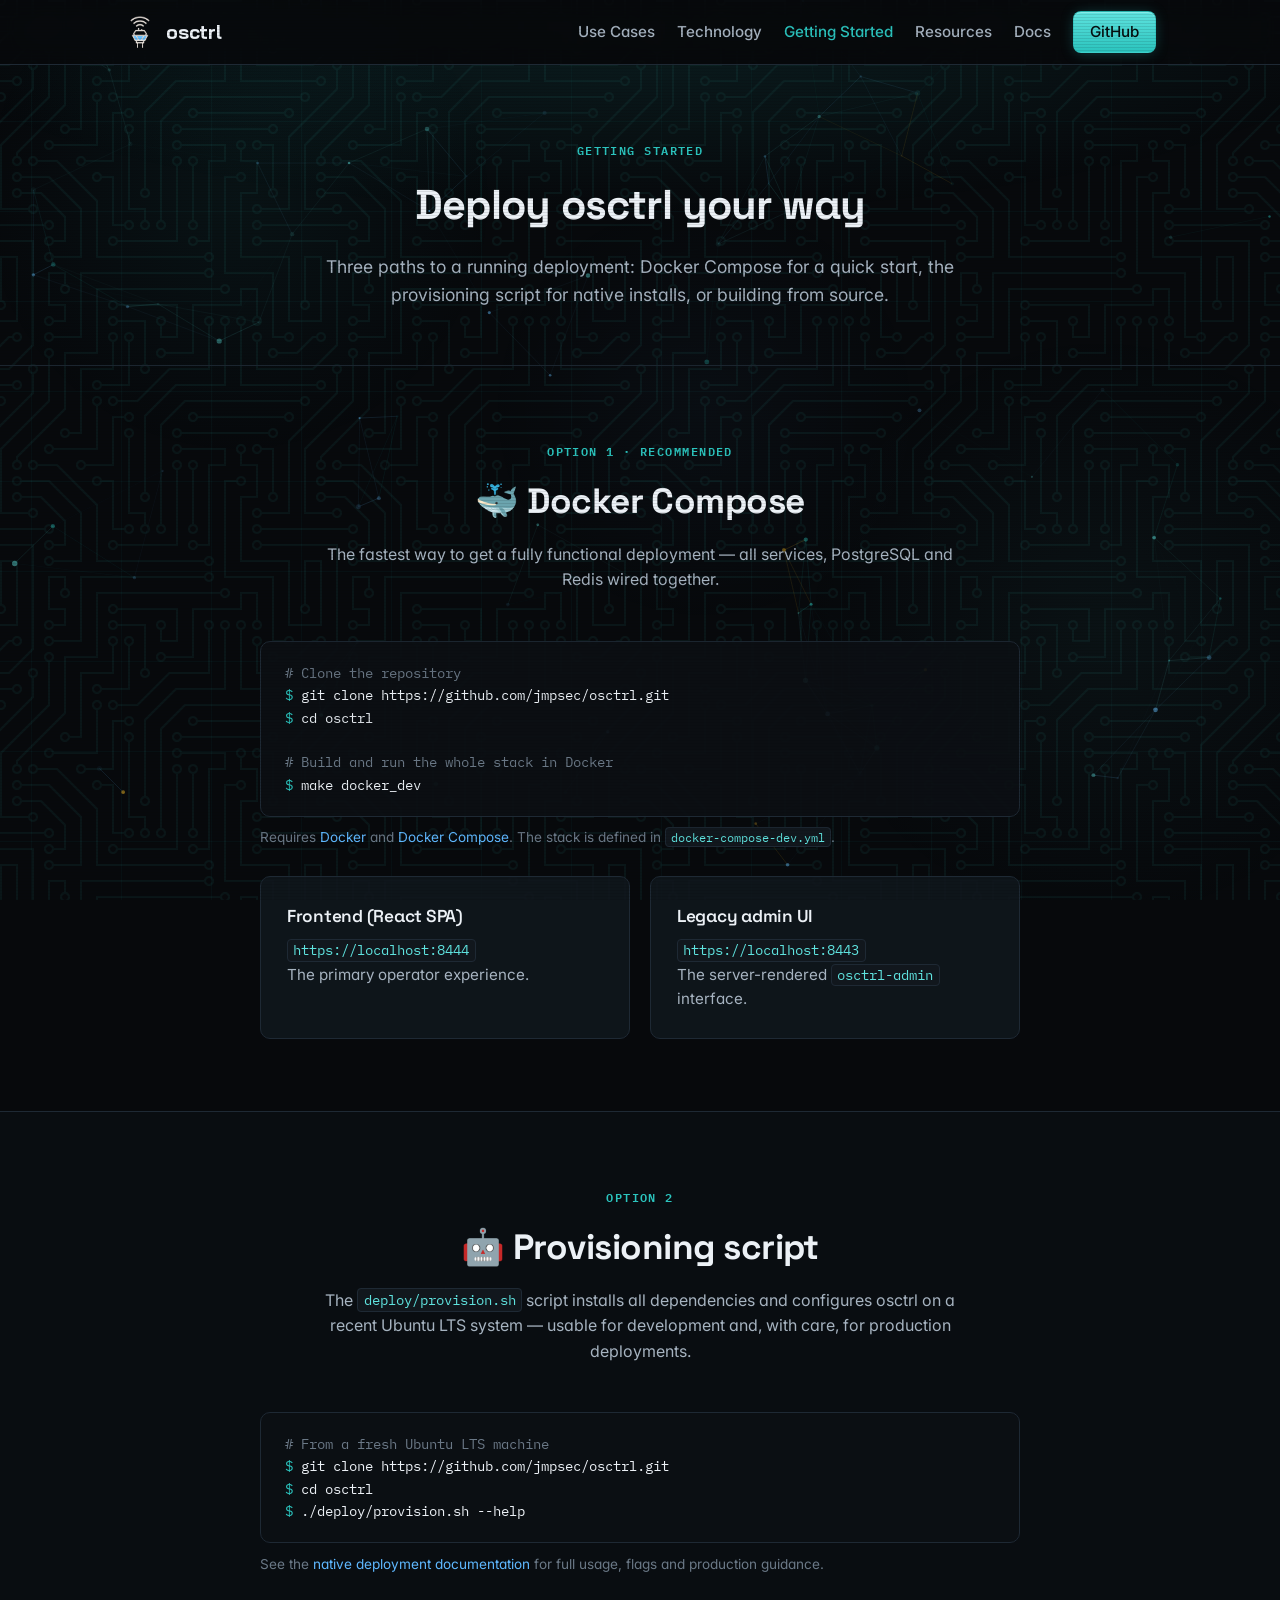
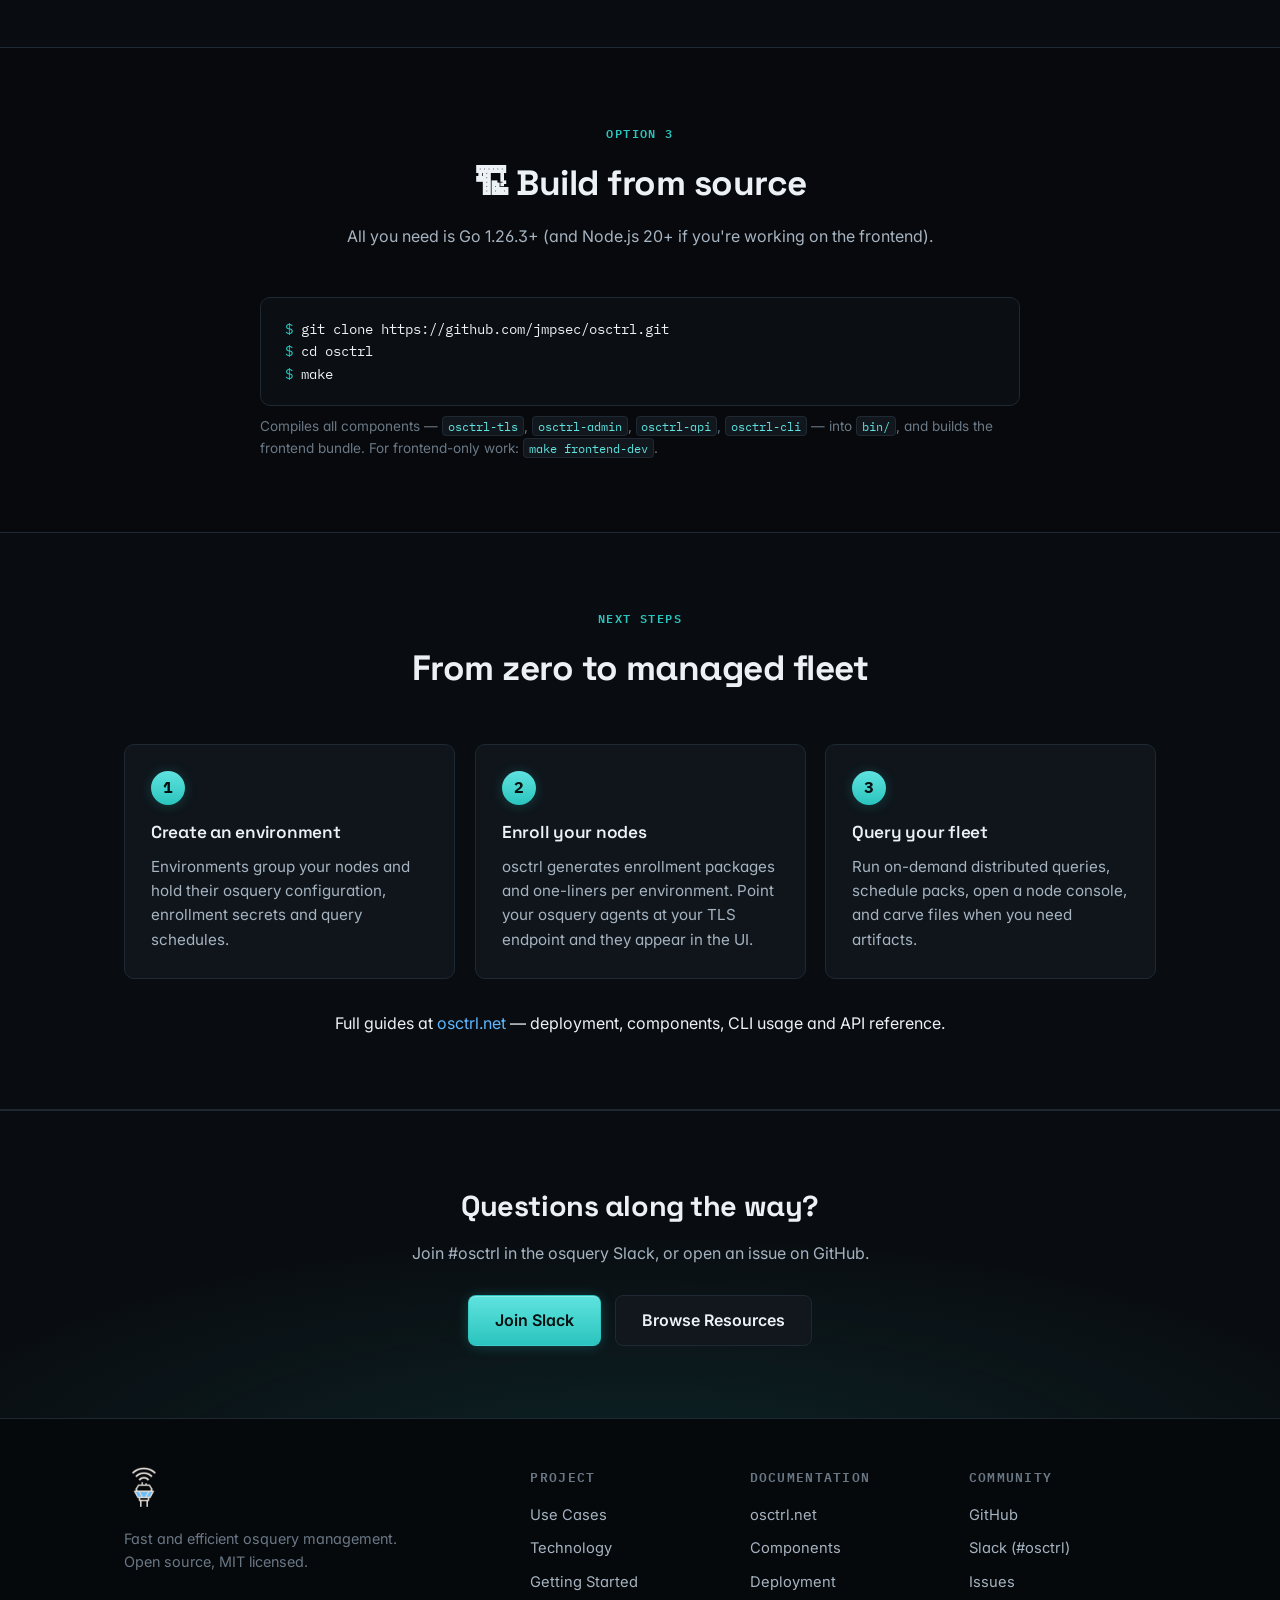
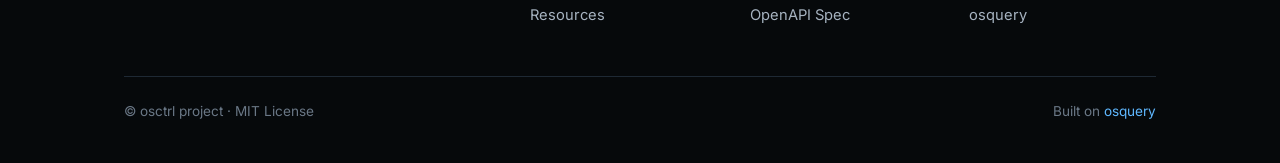
==== web/getting-started.html @ 88d4077c "New static website for osctrl.net" ====
<!DOCTYPE html>
<html lang="en">
<head>
  <meta charset="UTF-8">
  <meta name="viewport" content="width=device-width, initial-scale=1.0">
  <title>Getting Started — osctrl</title>
  <meta name="description" content="Deploy osctrl in minutes: Docker Compose development stack, the provisioning script for Ubuntu, or building all components from source with Go.">
  <link rel="icon" type="image/svg+xml" href="assets/favicon.svg">
  <link rel="icon" type="image/png" href="assets/favicon.png">
  <link rel="preconnect" href="https://fonts.googleapis.com">
  <link rel="preconnect" href="https://fonts.gstatic.com" crossorigin>
  <link href="https://fonts.googleapis.com/css2?family=Inter:wght@400;500;600;700&family=Space+Grotesk:wght@500;600;700&family=IBM+Plex+Mono:wght@400;600&display=swap" rel="stylesheet">
  <link rel="stylesheet" href="assets/style.css?v=2">
</head>
<body>

<nav class="nav">
  <div class="wrap nav-inner">
    <a class="nav-logo" href="index.html"><img src="assets/osctrl-logo-dark.png" alt="osctrl logo">osctrl</a>
    <div class="nav-links">
      <a href="use-cases.html">Use Cases</a>
      <a href="technology.html">Technology</a>
      <a href="getting-started.html" class="active">Getting Started</a>
      <a href="resources.html">Resources</a>
      <a href="https://docs.osctrl.net" target="_blank" rel="noopener">Docs</a>
      <a class="nav-cta" href="https://github.com/jmpsec/osctrl" target="_blank" rel="noopener">GitHub</a>
    </div>
  </div>
</nav>

<header class="page-head">
  <div class="wrap">
    <span class="eyebrow">Getting Started</span>
    <h1>Deploy osctrl your way</h1>
    <p>
      Three paths to a running deployment: Docker Compose for a quick start,
      the provisioning script for native installs, or building from source.
    </p>
  </div>
</header>

<section>
  <div class="wrap">
    <div class="section-head">
      <span class="eyebrow">Option 1 · Recommended</span>
      <h2>🐳 Docker Compose</h2>
      <p>The fastest way to get a fully functional deployment — all services, PostgreSQL and Redis wired together.</p>
    </div>
    <div style="max-width: 760px; margin: 0 auto;">
<pre class="code"><span class="c"># Clone the repository</span>
<span class="p">$</span> git clone https://github.com/jmpsec/osctrl.git
<span class="p">$</span> cd osctrl

<span class="c"># Build and run the whole stack in Docker</span>
<span class="p">$</span> make docker_dev</pre>
      <p class="code-caption">
        Requires <a href="https://www.docker.com/" target="_blank" rel="noopener">Docker</a> and
        <a href="https://docs.docker.com/compose/" target="_blank" rel="noopener">Docker Compose</a>.
        The stack is defined in <code class="inline">docker-compose-dev.yml</code>.
      </p>
      <div class="grid grid-2" style="margin-top: 28px;">
        <div class="card">
          <h3>Frontend (React SPA)</h3>
          <p><code class="inline">https://localhost:8444</code><br>The primary operator experience.</p>
        </div>
        <div class="card">
          <h3>Legacy admin UI</h3>
          <p><code class="inline">https://localhost:8443</code><br>The server-rendered <code class="inline">osctrl-admin</code> interface.</p>
        </div>
      </div>
    </div>
  </div>
</section>

<section class="alt">
  <div class="wrap">
    <div class="section-head">
      <span class="eyebrow">Option 2</span>
      <h2>🤖 Provisioning script</h2>
      <p>
        The <code class="inline">deploy/provision.sh</code> script installs all dependencies and configures
        osctrl on a recent Ubuntu LTS system — usable for development and, with care, for production deployments.
      </p>
    </div>
    <div style="max-width: 760px; margin: 0 auto;">
<pre class="code"><span class="c"># From a fresh Ubuntu LTS machine</span>
<span class="p">$</span> git clone https://github.com/jmpsec/osctrl.git
<span class="p">$</span> cd osctrl
<span class="p">$</span> ./deploy/provision.sh --help</pre>
      <p class="code-caption">
        See the <a href="https://osctrl.net/deployment/natively/" target="_blank" rel="noopener">native deployment documentation</a>
        for full usage, flags and production guidance.
      </p>
    </div>
  </div>
</section>

<section>
  <div class="wrap">
    <div class="section-head">
      <span class="eyebrow">Option 3</span>
      <h2>🏗 Build from source</h2>
      <p>All you need is Go 1.26.3+ (and Node.js 20+ if you're working on the frontend).</p>
    </div>
    <div style="max-width: 760px; margin: 0 auto;">
<pre class="code"><span class="p">$</span> git clone https://github.com/jmpsec/osctrl.git
<span class="p">$</span> cd osctrl
<span class="p">$</span> make</pre>
      <p class="code-caption">
        Compiles all components — <code class="inline">osctrl-tls</code>, <code class="inline">osctrl-admin</code>,
        <code class="inline">osctrl-api</code>, <code class="inline">osctrl-cli</code> — into <code class="inline">bin/</code>,
        and builds the frontend bundle. For frontend-only work: <code class="inline">make frontend-dev</code>.
      </p>
    </div>
  </div>
</section>

<section class="alt">
  <div class="wrap">
    <div class="section-head">
      <span class="eyebrow">Next steps</span>
      <h2>From zero to managed fleet</h2>
    </div>
    <div class="steps">
      <div class="card step">
        <span class="num">1</span>
        <h3>Create an environment</h3>
        <p>Environments group your nodes and hold their osquery configuration, enrollment secrets and query schedules.</p>
      </div>
      <div class="card step">
        <span class="num">2</span>
        <h3>Enroll your nodes</h3>
        <p>osctrl generates enrollment packages and one-liners per environment. Point your osquery agents at your TLS endpoint and they appear in the UI.</p>
      </div>
      <div class="card step">
        <span class="num">3</span>
        <h3>Query your fleet</h3>
        <p>Run on-demand distributed queries, schedule packs, open a node console, and carve files when you need artifacts.</p>
      </div>
    </div>
    <p style="text-align:center; margin-top: 32px;">
      Full guides at <a href="https://osctrl.net" target="_blank" rel="noopener">osctrl.net</a> — deployment, components, CLI usage and API reference.
    </p>
  </div>
</section>

<div class="cta-band">
  <div class="wrap">
    <h2>Questions along the way?</h2>
    <p>Join #osctrl in the osquery Slack, or open an issue on GitHub.</p>
    <div class="hero-actions" style="margin-top: 0;">
      <a class="btn btn-primary" href="https://join.slack.com/t/osquery/shared_invite/zt-1wipcuc04-DBXmo51zYJKBu3_EP3xZPA" target="_blank" rel="noopener">Join Slack</a>
      <a class="btn btn-ghost" href="resources.html">Browse Resources</a>
    </div>
  </div>
</div>

<footer>
  <div class="wrap">
    <div class="footer-inner">
      <div class="footer-brand">
        <img src="assets/osctrl-logo-dark.png" alt="osctrl">
        <p>Fast and efficient osquery management. Open source, MIT licensed.</p>
      </div>
      <div>
        <h4>Project</h4>
        <ul>
          <li><a href="use-cases.html">Use Cases</a></li>
          <li><a href="technology.html">Technology</a></li>
          <li><a href="getting-started.html">Getting Started</a></li>
          <li><a href="resources.html">Resources</a></li>
        </ul>
      </div>
      <div>
        <h4>Documentation</h4>
        <ul>
          <li><a href="https://osctrl.net" target="_blank" rel="noopener">osctrl.net</a></li>
          <li><a href="https://osctrl.net/components/" target="_blank" rel="noopener">Components</a></li>
          <li><a href="https://osctrl.net/deployment/" target="_blank" rel="noopener">Deployment</a></li>
          <li><a href="https://github.com/jmpsec/osctrl/blob/main/osctrl-api.yaml" target="_blank" rel="noopener">OpenAPI Spec</a></li>
        </ul>
      </div>
      <div>
        <h4>Community</h4>
        <ul>
          <li><a href="https://github.com/jmpsec/osctrl" target="_blank" rel="noopener">GitHub</a></li>
          <li><a href="https://join.slack.com/t/osquery/shared_invite/zt-1wipcuc04-DBXmo51zYJKBu3_EP3xZPA" target="_blank" rel="noopener">Slack (#osctrl)</a></li>
          <li><a href="https://github.com/jmpsec/osctrl/issues" target="_blank" rel="noopener">Issues</a></li>
          <li><a href="https://osquery.io" target="_blank" rel="noopener">osquery</a></li>
        </ul>
      </div>
    </div>
    <div class="footer-bottom">
      <span>© osctrl project · MIT License</span>
      <span>Built on <a href="https://osquery.io" target="_blank" rel="noopener">osquery</a></span>
    </div>
  </div>
</footer>

<script src="assets/site.js?v=3" defer></script>
</body>
</html>
---- web/assets/style.css ----
/* osctrl.io — site styles
 * Design tokens mirror the osctrl frontend (frontend/src/styles/tokens.css):
 * dark "signal" teal brand on near-black surfaces.
 * Fonts match the frontend: Inter (body), Space Grotesk (display),
 * Bai Jamjuree (wordmark), IBM Plex Mono (code).
 */

/* Bai Jamjuree — wordmark font, self-hosted like the frontend does. */
@font-face {
  font-family: 'Bai Jamjuree';
  font-style: normal;
  font-weight: 500;
  font-display: swap;
  src: url('fonts/bai-jamjuree-500.woff2') format('woff2');
}
@font-face {
  font-family: 'Bai Jamjuree';
  font-style: normal;
  font-weight: 600;
  font-display: swap;
  src: url('fonts/bai-jamjuree-600.woff2') format('woff2');
}
@font-face {
  font-family: 'Bai Jamjuree';
  font-style: normal;
  font-weight: 700;
  font-display: swap;
  src: url('fonts/bai-jamjuree-700.woff2') format('woff2');
}

:root {
  color-scheme: dark;

  /* surfaces */
  --bg-0: #07090c;
  --bg-1: #0c1014;
  --bg-2: #11171d;
  --bg-3: #18202a;
  --border: #1e2934;
  --border-strong: #2a3845;

  /* text */
  --text-1: #ecf1f6;
  --text-2: #a6b3c0;
  --text-3: #6a7886;
  --text-link: #5fb8ff;

  /* brand */
  --signal: #2bc4be;
  --signal-bright: #5fe3df;
  --signal-deep: #0a6b66;
  --signal-glow: rgba(43, 196, 190, 0.35);

  /* semantic */
  --success: #4ade80;
  --warning: #fbbf24;
  --danger: #f87171;
  --info: #67c0ff;

  --font-body: 'Inter', system-ui, -apple-system, 'Segoe UI', Roboto, sans-serif;
  --font-display: 'Space Grotesk', 'Inter', system-ui, sans-serif;
  --font-wordmark: 'Bai Jamjuree', 'Space Grotesk', sans-serif;
  --font-mono: 'IBM Plex Mono', ui-monospace, SFMono-Regular, Menlo, Monaco, Consolas, monospace;

  --radius: 10px;
  --maxw: 1080px;
}

* { margin: 0; padding: 0; box-sizing: border-box; }

html { scroll-behavior: smooth; }

body {
  font-family: var(--font-body);
  font-feature-settings: "cv11", "ss01";
  background: var(--bg-0);
  color: var(--text-1);
  line-height: 1.6;
  -webkit-font-smoothing: antialiased;
}

h1, h2, h3, h4 {
  font-family: var(--font-display);
  letter-spacing: -0.015em;
}

a { color: var(--text-link); text-decoration: none; }
a:hover { color: var(--signal-bright); }

code, pre {
  font-family: var(--font-mono);
  font-size: 0.9em;
  font-variant-numeric: tabular-nums;
}

code.inline {
  background: var(--bg-2);
  border: 1px solid var(--border);
  border-radius: 4px;
  padding: 0.1em 0.4em;
  color: var(--signal-bright);
}

.wrap {
  max-width: var(--maxw);
  margin: 0 auto;
  padding: 0 24px;
}

/* ---------- Nav ---------- */
.nav {
  position: sticky;
  top: 0;
  z-index: 50;
  background: color-mix(in srgb, var(--bg-0) 72%, transparent);
  -webkit-backdrop-filter: blur(10px);
  backdrop-filter: blur(10px);
  border-bottom: 1px solid var(--border);
}

.nav-inner {
  display: flex;
  align-items: center;
  gap: 28px;
  height: 64px;
}

.nav-logo {
  display: flex;
  align-items: center;
  gap: 10px;
  font-family: var(--font-wordmark);
  font-weight: 700;
  letter-spacing: -0.01em;
  font-size: 1.2rem;
  color: var(--text-1);
}
.nav-logo img { height: 32px; width: auto; }
.nav-logo:hover { color: var(--signal-bright); }

.nav-links {
  display: flex;
  gap: 22px;
  margin-left: auto;
  align-items: center;
}
.nav-links a {
  color: var(--text-2);
  font-size: 0.95rem;
  font-weight: 500;
}
.nav-links a:hover, .nav-links a.active { color: var(--text-1); }
.nav-links a.active { color: var(--signal); }

.nav-cta {
  background: linear-gradient(to bottom, var(--signal-bright), var(--signal));
  color: #051010 !important;
  padding: 8px 16px;
  border-radius: 8px;
  font-weight: 600;
  border: 1px solid rgba(43, 196, 190, 0.6);
  box-shadow: inset 0 1px 0 rgba(255, 255, 255, 0.25), 0 1px 14px -2px var(--signal-glow);
}
.nav-cta:hover { filter: brightness(1.1); }

/* ---------- Hero ---------- */
.hero {
  padding: 96px 0 80px;
  text-align: center;
  background: radial-gradient(ellipse 70% 50% at 50% -10%, rgba(43, 196, 190, 0.14), transparent);
  border-bottom: 1px solid var(--border);
}

.hero img.hero-logo { height: 110px; margin-bottom: 28px; }

.hero h1 {
  font-size: clamp(2.2rem, 5vw, 3.4rem);
  font-weight: 700;
  letter-spacing: -0.02em;
  line-height: 1.15;
}
.hero h1 .accent { color: var(--signal); }

.hero p.tagline {
  margin: 20px auto 0;
  max-width: 640px;
  font-size: 1.2rem;
  color: var(--text-2);
}

.hero-actions {
  margin-top: 36px;
  display: flex;
  gap: 14px;
  justify-content: center;
  flex-wrap: wrap;
}

.btn {
  display: inline-flex;
  align-items: center;
  justify-content: center;
  padding: 12px 26px;
  border-radius: 8px;
  font-weight: 600;
  font-size: 1rem;
  transition: all 120ms ease-out;
}
.btn-primary {
  background: linear-gradient(to bottom, var(--signal-bright), var(--signal));
  color: #051010;
  border: 1px solid rgba(43, 196, 190, 0.6);
  box-shadow: inset 0 1px 0 rgba(255, 255, 255, 0.25), 0 1px 14px -2px var(--signal-glow);
}
.btn-primary:hover { filter: brightness(1.1); color: #051010; transform: translateY(-1px); }
.btn-ghost {
  border: 1px solid var(--border);
  color: var(--text-1);
  background: var(--bg-2);
}
.btn-ghost:hover { background: var(--bg-3); border-color: var(--border-strong); color: var(--text-1); }

.hero-badges {
  margin-top: 32px;
  display: flex;
  gap: 10px;
  justify-content: center;
  flex-wrap: wrap;
  font-size: 0.85rem;
  color: var(--text-3);
  font-family: var(--font-mono);
}
.hero-badges span {
  border: 1px solid var(--border);
  border-radius: 999px;
  padding: 4px 14px;
  background: color-mix(in srgb, var(--bg-1) 80%, transparent);
}

/* ---------- Sections ---------- */
section { padding: 72px 0; }
section.alt {
  background: color-mix(in srgb, var(--bg-1) 72%, transparent);
  border-top: 1px solid var(--border);
  border-bottom: 1px solid var(--border);
}

.section-head { text-align: center; margin-bottom: 48px; }
.section-head h2 {
  font-size: clamp(1.6rem, 3vw, 2.2rem);
  font-weight: 700;
}
.section-head p {
  margin-top: 12px;
  color: var(--text-2);
  max-width: 640px;
  margin-left: auto;
  margin-right: auto;
}

.eyebrow {
  display: inline-block;
  text-transform: uppercase;
  letter-spacing: 0.12em;
  font-size: 0.75rem;
  font-weight: 600;
  font-family: var(--font-mono);
  color: var(--signal);
  margin-bottom: 12px;
}

/* ---------- Cards ---------- */
.grid {
  display: grid;
  gap: 20px;
}
.grid-3 { grid-template-columns: repeat(3, 1fr); }
.grid-2 { grid-template-columns: repeat(2, 1fr); }
.grid-4 { grid-template-columns: repeat(4, 1fr); }

.card {
  background: color-mix(in srgb, var(--bg-2) 88%, transparent);
  border: 1px solid var(--border);
  border-radius: var(--radius);
  padding: 26px;
  transition: border-color 120ms ease-out, box-shadow 120ms ease-out;
}
.card:hover {
  border-color: var(--signal);
  box-shadow: 0 0 18px -6px var(--signal-glow);
}

.card .icon { font-size: 1.7rem; margin-bottom: 14px; display: block; }
.card h3 { font-size: 1.08rem; font-weight: 600; margin-bottom: 8px; }
.card p { color: var(--text-2); font-size: 0.95rem; }
.card ul { color: var(--text-2); font-size: 0.95rem; padding-left: 20px; margin-top: 8px; }
.card li { margin-bottom: 6px; }
.card .more { display: inline-block; margin-top: 14px; font-size: 0.9rem; font-weight: 600; }

.card.component h3 code {
  color: var(--signal-bright);
  font-size: 1rem;
}
.card .badge {
  display: inline-block;
  font-size: 0.7rem;
  font-weight: 600;
  font-family: var(--font-mono);
  text-transform: uppercase;
  letter-spacing: 0.06em;
  border-radius: 4px;
  padding: 2px 8px;
  margin-left: 8px;
  vertical-align: middle;
}
.badge.legacy { background: rgba(251, 191, 36, 0.12); color: var(--warning); border: 1px solid rgba(251, 191, 36, 0.3); }
.badge.new { background: rgba(43, 196, 190, 0.1); color: var(--signal-bright); border: 1px solid rgba(43, 196, 190, 0.3); }

/* ---------- Code blocks ---------- */
pre.code {
  background: color-mix(in srgb, var(--bg-1) 92%, transparent);
  border: 1px solid var(--border);
  border-radius: var(--radius);
  padding: 20px 24px;
  overflow-x: auto;
  line-height: 1.55;
  color: var(--text-1);
}
pre.code .c { color: var(--text-3); }        /* comment */
pre.code .p { color: var(--signal); }        /* prompt/keyword */
pre.code .s { color: var(--success); }       /* string */

.code-caption {
  font-size: 0.85rem;
  color: var(--text-3);
  margin-top: 10px;
}

/* ---------- Steps ---------- */
.steps { display: grid; gap: 20px; grid-template-columns: repeat(3, 1fr); }
.step { position: relative; }
.step .num {
  display: inline-flex;
  width: 34px; height: 34px;
  align-items: center;
  justify-content: center;
  background: linear-gradient(to bottom, var(--signal-bright), var(--signal));
  color: #051010;
  font-weight: 700;
  font-family: var(--font-mono);
  border-radius: 999px;
  margin-bottom: 14px;
  box-shadow: 0 1px 14px -2px var(--signal-glow);
}

/* ---------- Feature rows ---------- */
.feature-row {
  display: grid;
  grid-template-columns: 1fr 1fr;
  gap: 48px;
  align-items: center;
  padding: 40px 0;
}
.feature-row + .feature-row { border-top: 1px solid var(--border); }
.feature-row h3 { font-size: 1.35rem; margin-bottom: 12px; }
.feature-row p { color: var(--text-2); }
.feature-row ul { color: var(--text-2); padding-left: 20px; margin-top: 10px; }
.feature-row li { margin-bottom: 6px; }

/* ---------- Tables ---------- */
table.spec {
  width: 100%;
  border-collapse: collapse;
  font-size: 0.95rem;
}
table.spec th, table.spec td {
  text-align: left;
  padding: 12px 16px;
  border-bottom: 1px solid var(--border);
}
table.spec th {
  color: var(--text-3);
  font-weight: 600;
  text-transform: uppercase;
  font-size: 0.75rem;
  letter-spacing: 0.08em;
  font-family: var(--font-mono);
}
table.spec td:first-child { font-weight: 600; white-space: nowrap; }
table.spec td { color: var(--text-2); }
table.spec td strong { color: var(--text-1); }

/* ---------- Architecture diagram ---------- */
.diagram-box {
  background: color-mix(in srgb, var(--bg-2) 88%, transparent);
  border: 1px solid var(--border);
  border-radius: var(--radius);
  padding: 28px;
  overflow-x: auto;
}
.diagram-box svg { display: block; margin: 0 auto; max-width: 100%; height: auto; }

/* ---------- CTA band ---------- */
.cta-band {
  text-align: center;
  padding: 72px 0;
  background:
    radial-gradient(ellipse 60% 80% at 50% 120%, rgba(43, 196, 190, 0.12), transparent),
    color-mix(in srgb, var(--bg-1) 72%, transparent);
  border-top: 1px solid var(--border);
}
.cta-band h2 { font-size: 1.8rem; margin-bottom: 12px; }
.cta-band p { color: var(--text-2); margin-bottom: 28px; }

/* ---------- Footer ---------- */
footer {
  border-top: 1px solid var(--border);
  padding: 48px 0 40px;
  background: color-mix(in srgb, var(--bg-0) 78%, transparent);
}
.footer-inner {
  display: grid;
  grid-template-columns: 2fr 1fr 1fr 1fr;
  gap: 32px;
}
.footer-inner h4 {
  font-size: 0.8rem;
  text-transform: uppercase;
  letter-spacing: 0.1em;
  color: var(--text-3);
  margin-bottom: 14px;
  font-family: var(--font-mono);
  font-weight: 600;
}
.footer-inner ul { list-style: none; }
.footer-inner li { margin-bottom: 8px; }
.footer-inner a { color: var(--text-2); font-size: 0.92rem; }
.footer-inner a:hover { color: var(--signal-bright); }
.footer-brand img { height: 40px; margin-bottom: 12px; }
.footer-brand p { color: var(--text-3); font-size: 0.9rem; max-width: 280px; }
.footer-bottom {
  margin-top: 40px;
  padding-top: 24px;
  border-top: 1px solid var(--border);
  color: var(--text-3);
  font-size: 0.85rem;
  display: flex;
  justify-content: space-between;
  flex-wrap: wrap;
  gap: 10px;
}

/* ---------- Page header (inner pages) ---------- */
.page-head {
  padding: 72px 0 56px;
  background: radial-gradient(ellipse 60% 70% at 50% -20%, rgba(43, 196, 190, 0.12), transparent);
  border-bottom: 1px solid var(--border);
  text-align: center;
}
.page-head h1 { font-size: clamp(1.9rem, 4vw, 2.6rem); font-weight: 700; letter-spacing: -0.02em; }
.page-head p { margin: 14px auto 0; max-width: 680px; color: var(--text-2); font-size: 1.1rem; }

/* ---------- Prose ---------- */
.prose h2 { font-size: 1.5rem; margin: 40px 0 14px; }
.prose h3 { font-size: 1.15rem; margin: 28px 0 10px; }
.prose p { color: var(--text-2); margin-bottom: 14px; }
.prose ul { color: var(--text-2); padding-left: 22px; margin-bottom: 14px; }
.prose li { margin-bottom: 6px; }

/* ---------- Cyberpunk background layers ---------- */
#cyber-bg {
  position: fixed;
  inset: 0;
  width: 100vw;
  height: 100vh;
  z-index: -2;
  display: block;
  background-color: var(--bg-0);
  background-image: url('circuit.svg');
  background-size: 304px 304px;
  background-repeat: repeat;
}

#cyber-scan {
  position: fixed;
  inset: 0;
  z-index: 9999;
  pointer-events: none;
  background: repeating-linear-gradient(
    0deg,
    rgba(4, 7, 9, 0.10) 0px,
    rgba(4, 7, 9, 0.10) 1px,
    transparent 1px,
    transparent 3px
  );
  mix-blend-mode: multiply;
}

.hero h1 .accent {
  text-shadow:
    0 0 14px rgba(95, 227, 223, 0.45),
    0 0 42px rgba(43, 196, 190, 0.3);
  animation: neonPulse 3.2s ease-in-out infinite;
}

@keyframes neonPulse {
  0%, 100% {
    text-shadow:
      0 0 14px rgba(95, 227, 223, 0.45),
      0 0 42px rgba(43, 196, 190, 0.3);
  }
  50% {
    text-shadow:
      0 0 24px rgba(95, 227, 223, 0.75),
      0 0 64px rgba(43, 196, 190, 0.5),
      0 0 90px rgba(103, 192, 255, 0.22);
  }
}

/* ---------- Scroll reveal ---------- */
.reveal {
  opacity: 0;
  transform: translateY(26px);
  transition: opacity 0.6s ease, transform 0.65s cubic-bezier(0.22, 0.61, 0.36, 1);
  will-change: opacity, transform;
}
.reveal.is-visible {
  opacity: 1;
  transform: none;
}

/* Reduced motion — per the frontend brand guide: transitions become
 * instant, pulses and shimmers stop. */
@media (prefers-reduced-motion: reduce) {
  .reveal { opacity: 1; transform: none; transition: none; }
  .hero h1 .accent { animation: none; }
  html { scroll-behavior: auto; }
  *,
  *::before,
  *::after {
    animation-duration: 0.01ms !important;
    animation-iteration-count: 1 !important;
    transition-duration: 0.01ms !important;
  }
}

/* ---------- Responsive ---------- */
@media (max-width: 900px) {
  .grid-3, .grid-4, .steps { grid-template-columns: 1fr 1fr; }
  .feature-row { grid-template-columns: 1fr; gap: 20px; }
  .footer-inner { grid-template-columns: 1fr 1fr; }
}
@media (max-width: 600px) {
  .grid-2, .grid-3, .grid-4, .steps { grid-template-columns: 1fr; }
  .nav-links { gap: 14px; }
  .nav-links a:not(.nav-cta) { display: none; }
  .footer-inner { grid-template-columns: 1fr; }
  section { padding: 48px 0; }
  .hero { padding: 64px 0 56px; }
}
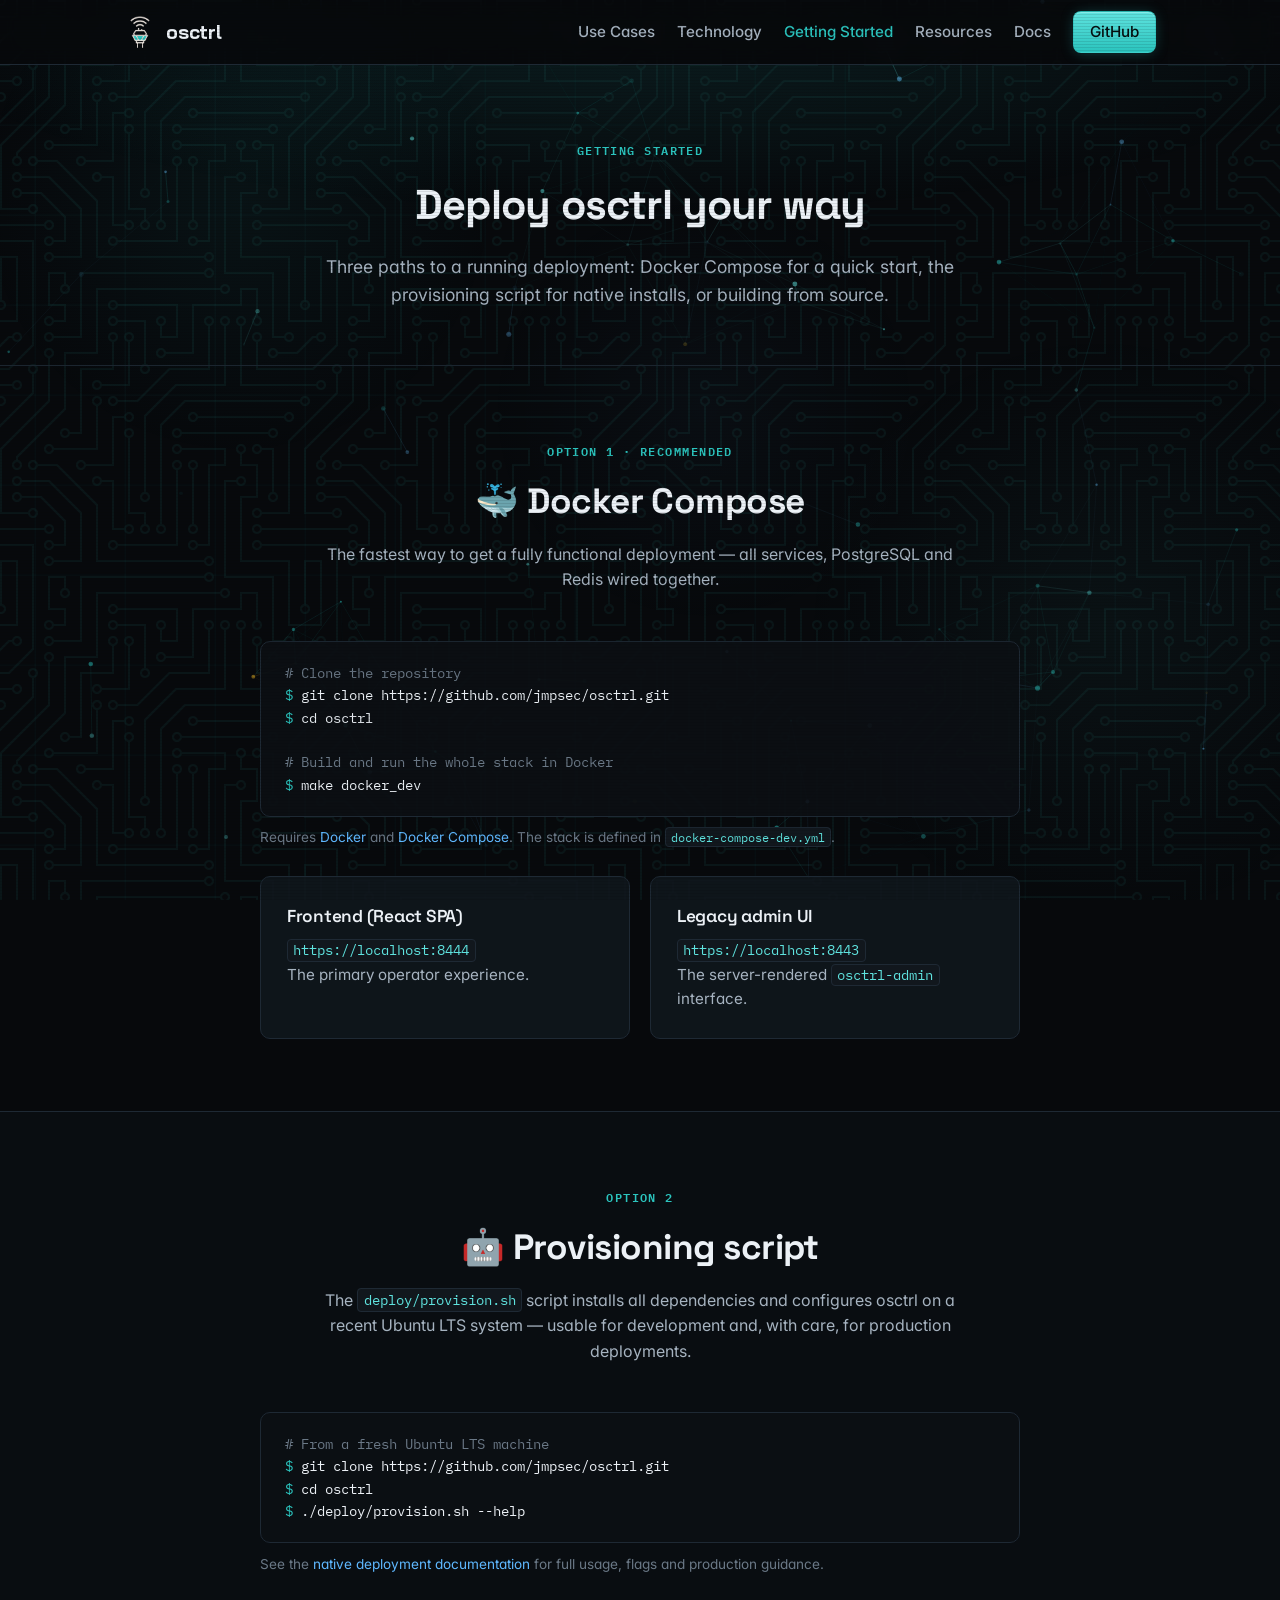
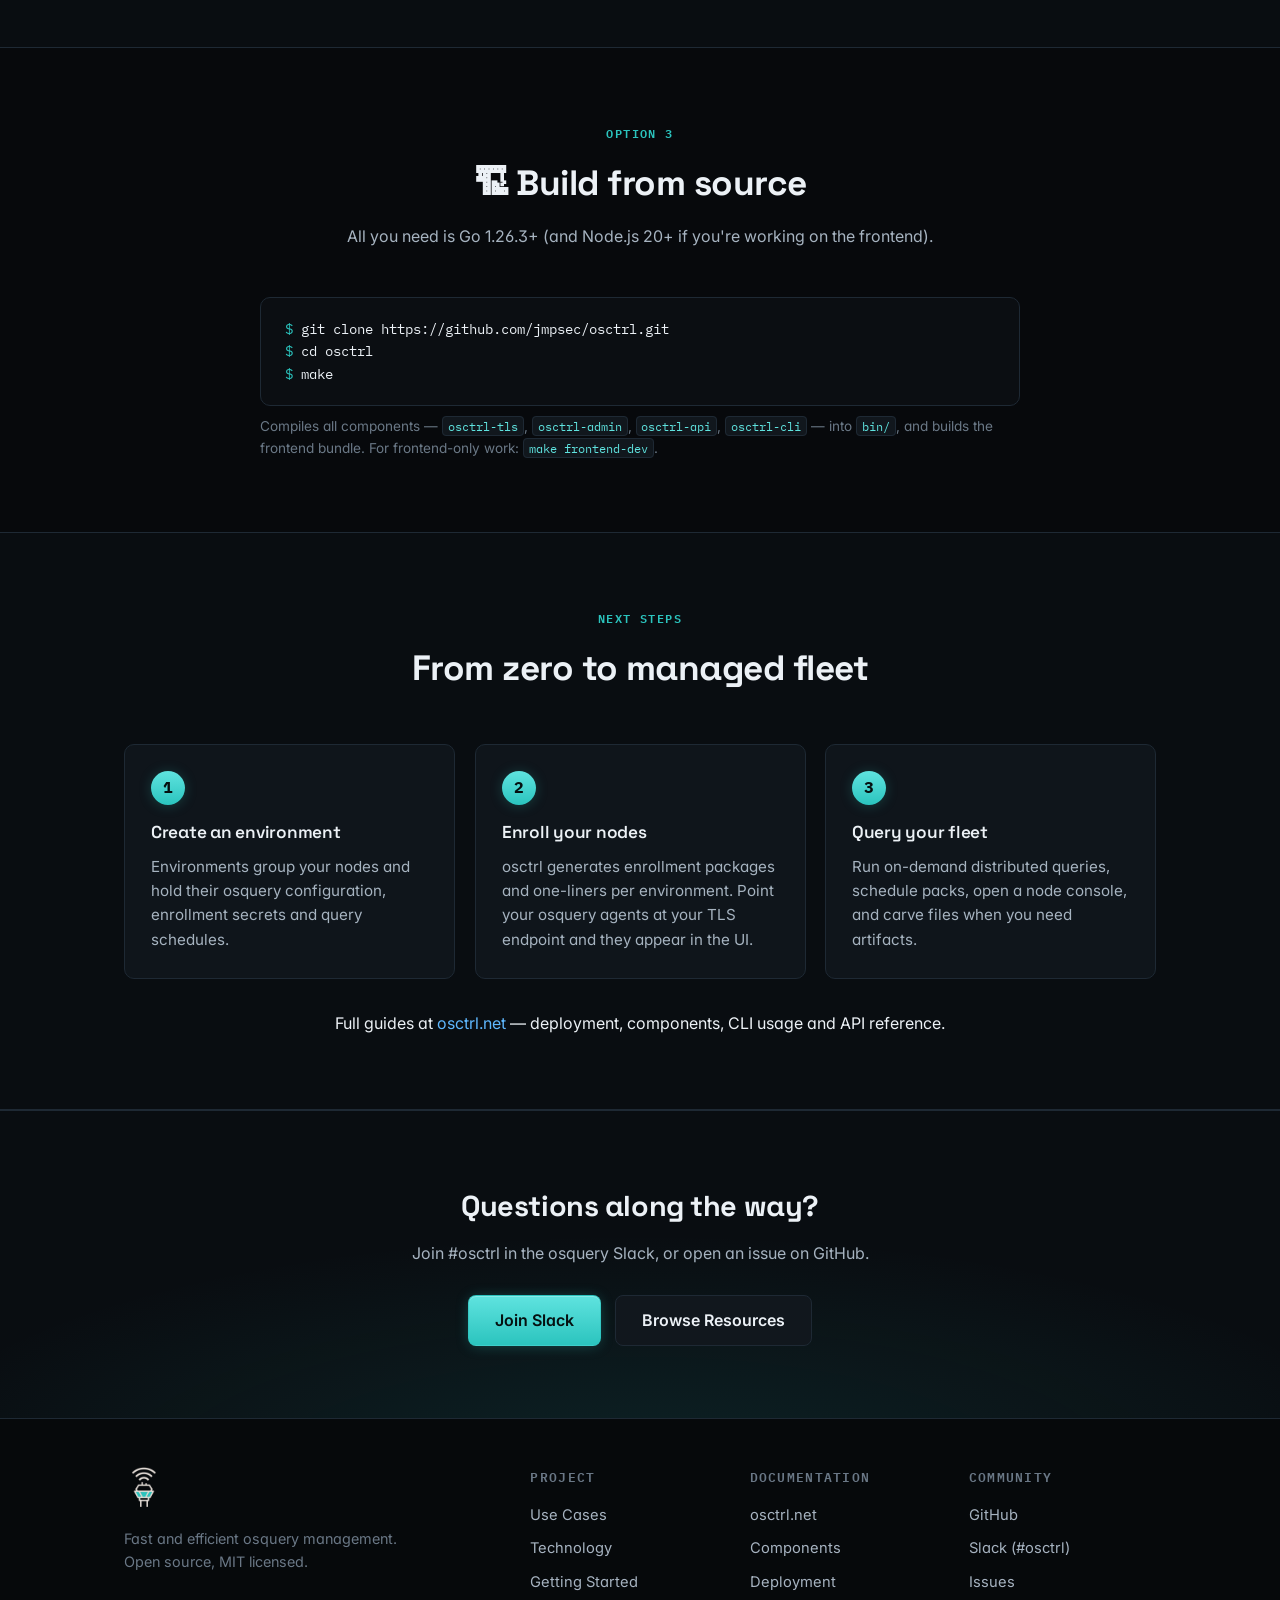
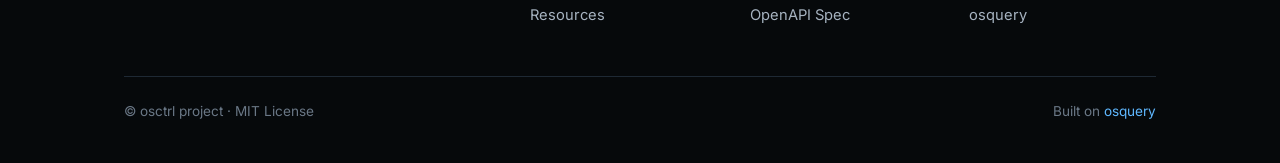
==== commit d641ae67: "better OG metadata and updated logo" ====
--- a/web/getting-started.html
+++ b/web/getting-started.html
@@ -5,6 +5,20 @@
   <meta name="viewport" content="width=device-width, initial-scale=1.0">
   <title>Getting Started — osctrl</title>
   <meta name="description" content="Deploy osctrl in minutes: Docker Compose development stack, the provisioning script for Ubuntu, or building all components from source with Go.">
+  <link rel="canonical" href="https://osctrl.net/getting-started.html">
+  <meta property="og:type" content="website">
+  <meta property="og:site_name" content="osctrl">
+  <meta property="og:title" content="Getting Started — osctrl">
+  <meta property="og:description" content="Deploy osctrl with Docker Compose, the native provisioning script, or source builds for Go services and the operator frontend.">
+  <meta property="og:url" content="https://osctrl.net/getting-started.html">
+  <meta property="og:image" content="https://osctrl.net/assets/osctrl-og.png">
+  <meta property="og:image:width" content="1200">
+  <meta property="og:image:height" content="630">
+  <meta property="og:image:alt" content="osctrl platform dashboard for osquery fleet operations">
+  <meta name="twitter:card" content="summary_large_image">
+  <meta name="twitter:title" content="Getting Started — osctrl">
+  <meta name="twitter:description" content="Docker Compose, native provisioning and source build paths for osctrl.">
+  <meta name="twitter:image" content="https://osctrl.net/assets/osctrl-og.png">
   <link rel="icon" type="image/svg+xml" href="assets/favicon.svg">
   <link rel="icon" type="image/png" href="assets/favicon.png">
   <link rel="preconnect" href="https://fonts.googleapis.com">
--- a/web/assets/style.css
+++ b/web/assets/style.css
@@ -267,6 +267,26 @@
   font-family: var(--font-mono);
   color: var(--signal);
   margin-bottom: 12px;
+}
+
+.platform-preview {
+  margin: -18px auto 42px;
+  max-width: 980px;
+}
+.platform-preview img {
+  display: block;
+  width: 100%;
+  height: auto;
+  border: 1px solid var(--border-strong);
+  border-radius: var(--radius);
+  background: var(--bg-2);
+  box-shadow: 0 18px 60px -36px var(--signal-glow);
+}
+.platform-preview figcaption {
+  margin-top: 10px;
+  color: var(--text-3);
+  font-size: 0.88rem;
+  text-align: center;
 }
 
 /* ---------- Cards ---------- */
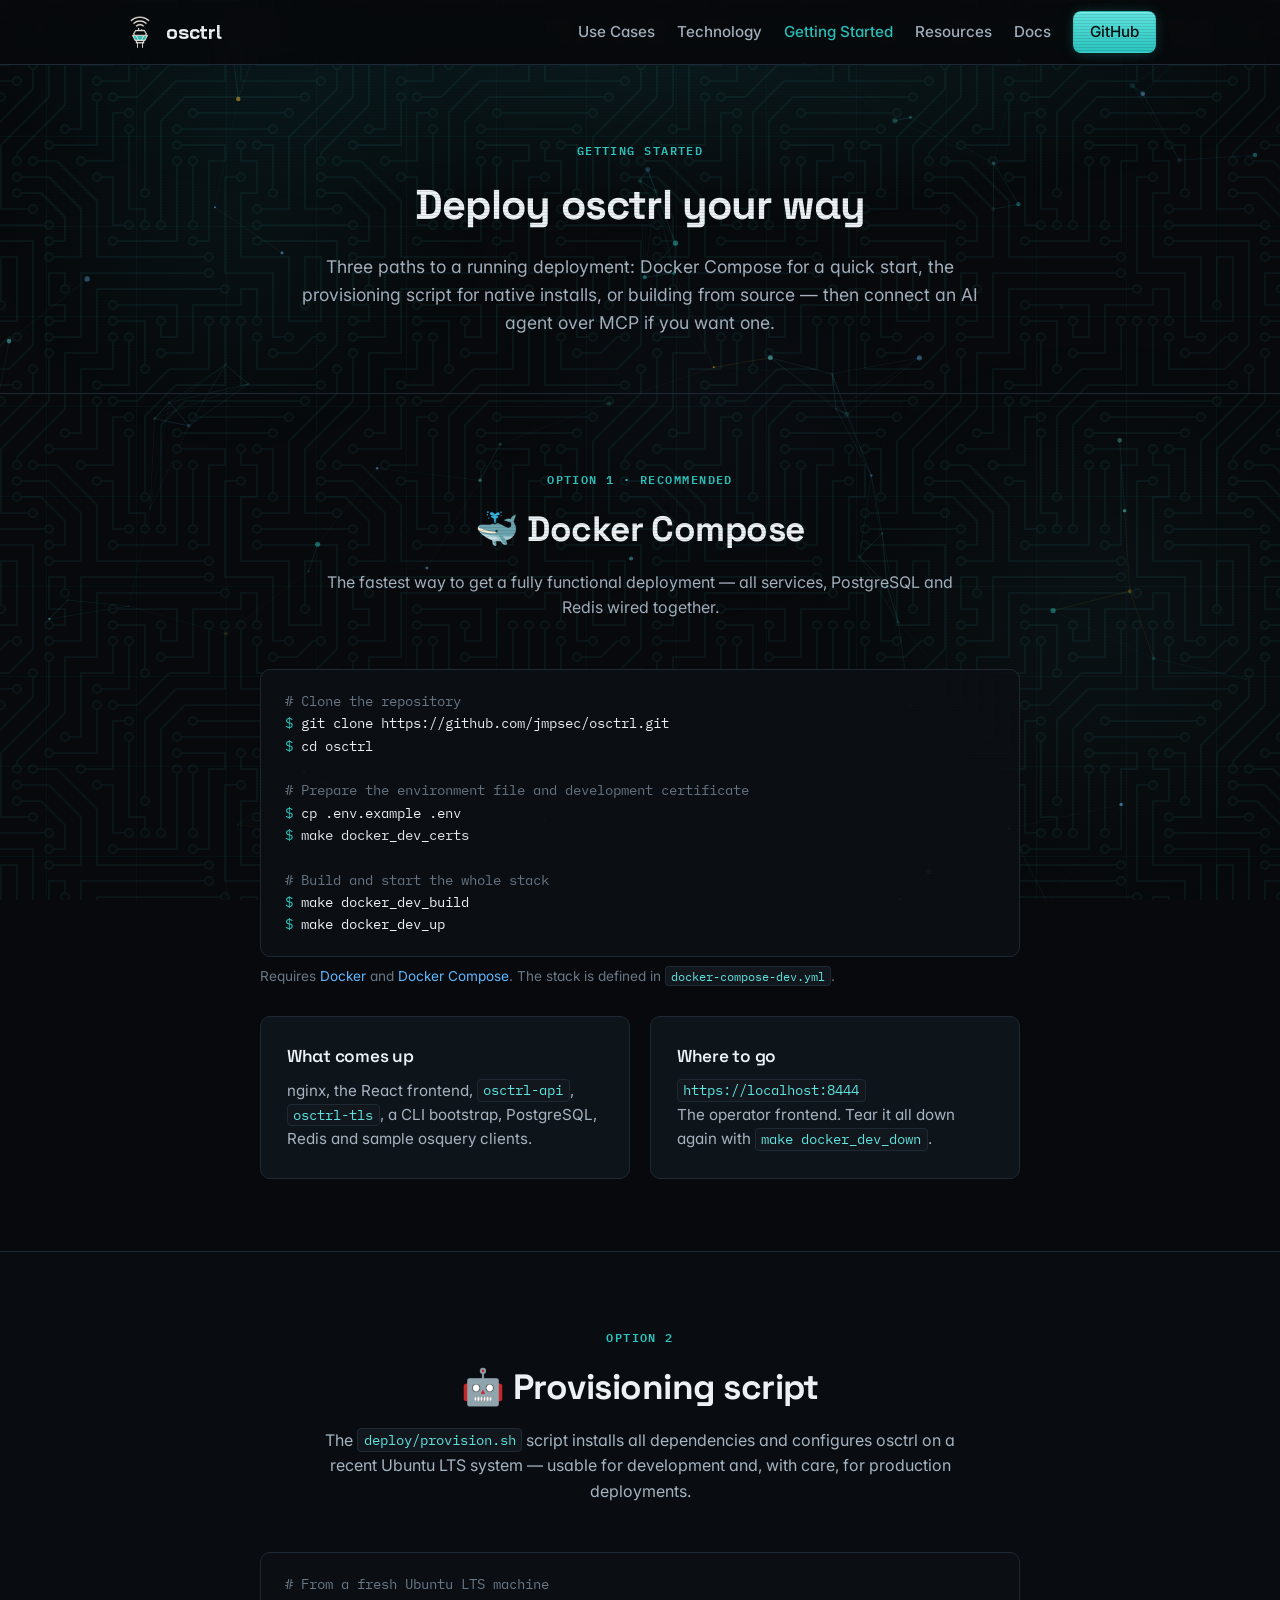
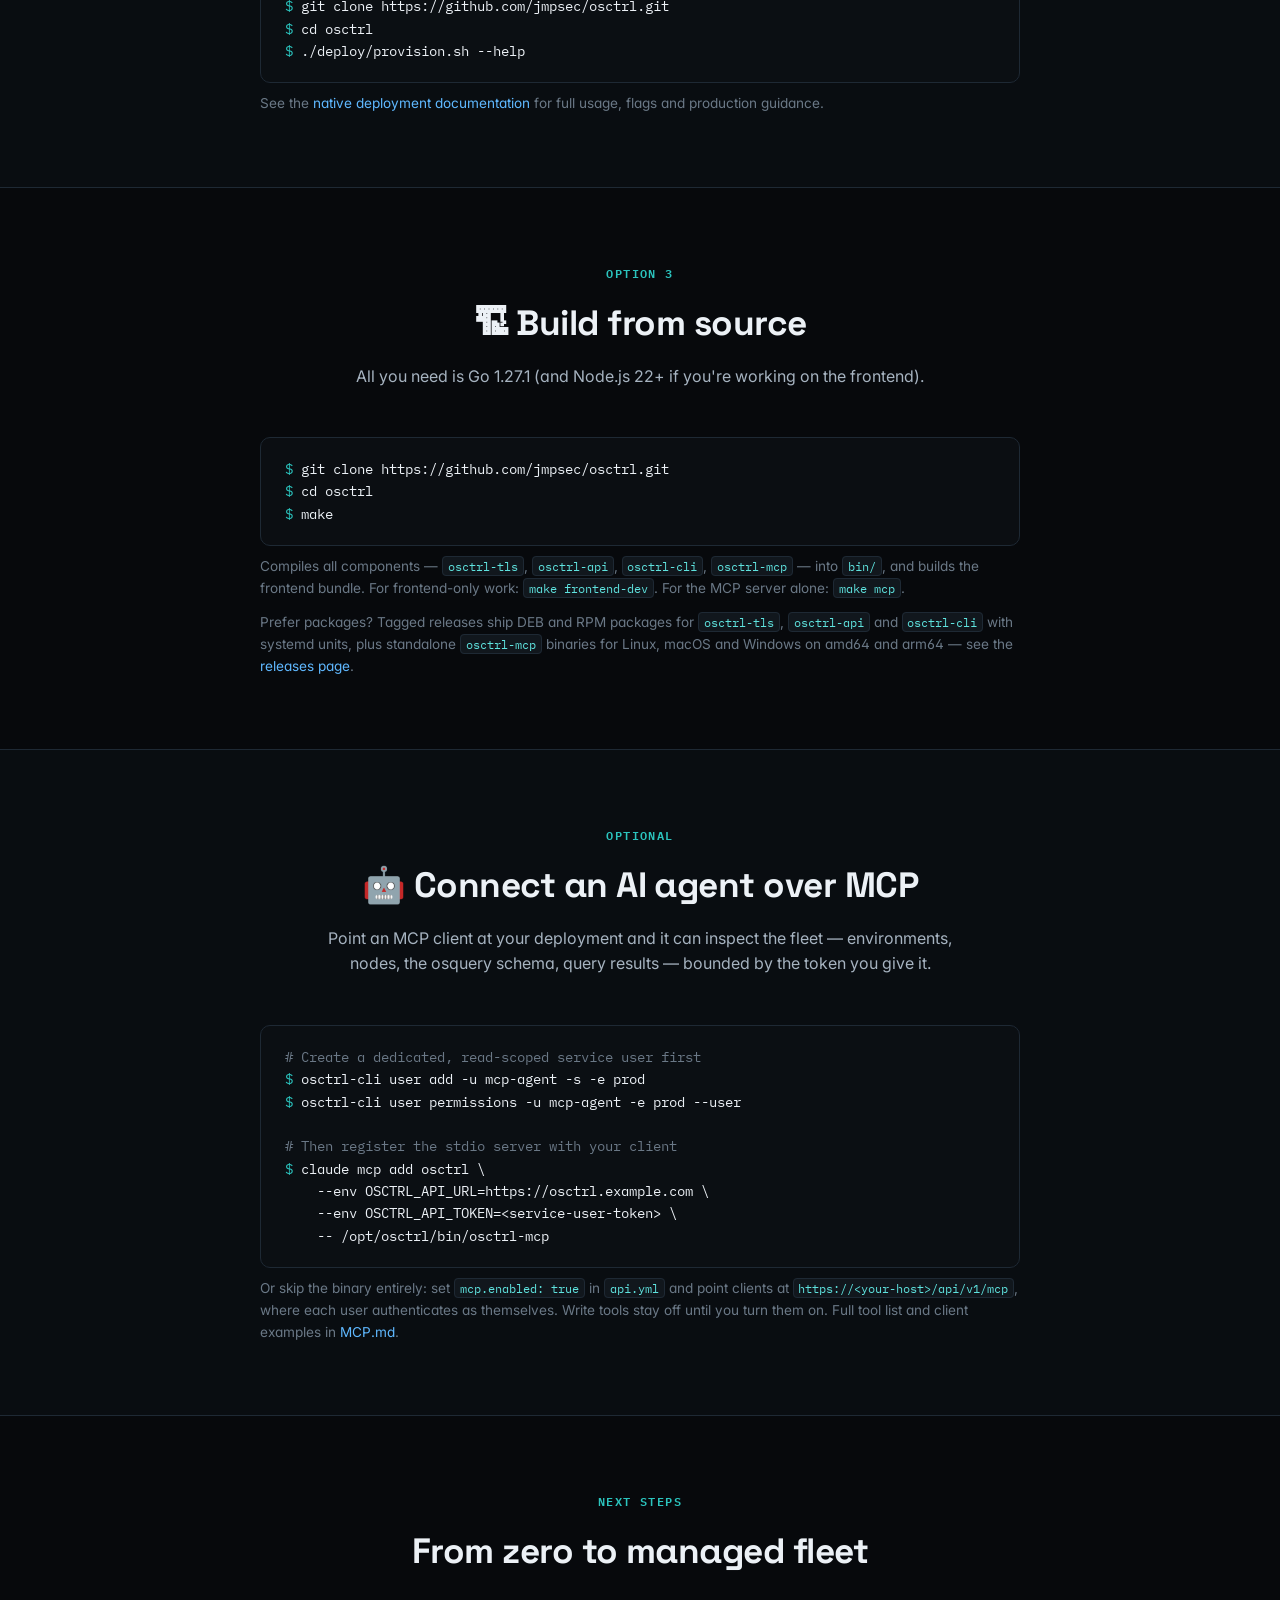
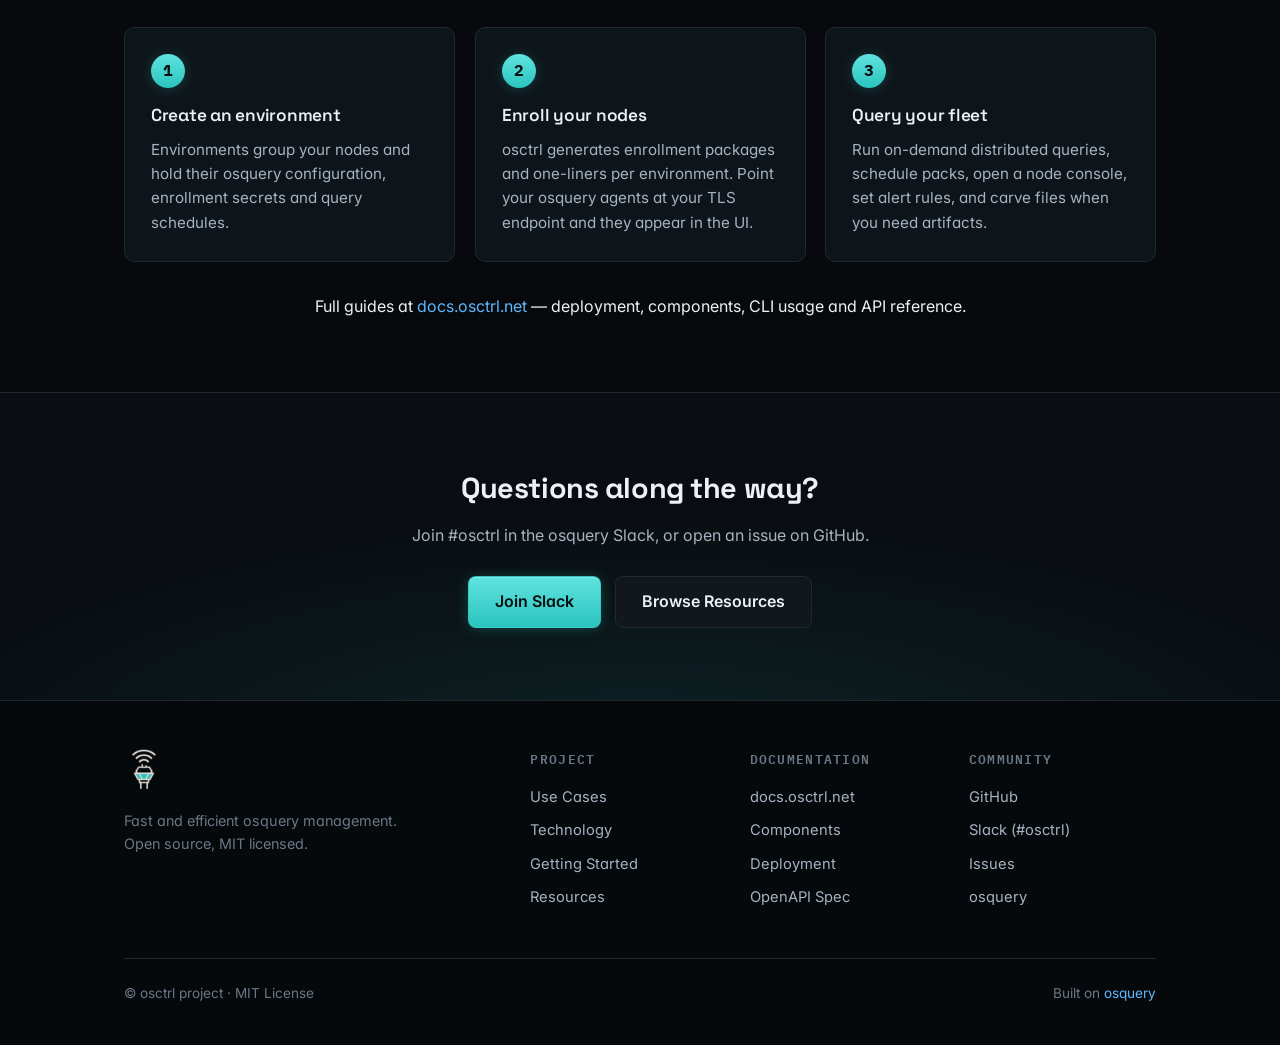
==== commit 6fff6507: "Show newer changes in website" ====
--- a/web/getting-started.html
+++ b/web/getting-started.html
@@ -4,7 +4,7 @@
   <meta charset="UTF-8">
   <meta name="viewport" content="width=device-width, initial-scale=1.0">
   <title>Getting Started — osctrl</title>
-  <meta name="description" content="Deploy osctrl in minutes: Docker Compose development stack, the provisioning script for Ubuntu, or building all components from source with Go.">
+  <meta name="description" content="Deploy osctrl in minutes: Docker Compose development stack, the provisioning script for Ubuntu, DEB/RPM packages, or building all components from source with Go.">
   <link rel="canonical" href="https://osctrl.net/getting-started.html">
   <meta property="og:type" content="website">
   <meta property="og:site_name" content="osctrl">
@@ -24,7 +24,7 @@
   <link rel="preconnect" href="https://fonts.googleapis.com">
   <link rel="preconnect" href="https://fonts.gstatic.com" crossorigin>
   <link href="https://fonts.googleapis.com/css2?family=Inter:wght@400;500;600;700&family=Space+Grotesk:wght@500;600;700&family=IBM+Plex+Mono:wght@400;600&display=swap" rel="stylesheet">
-  <link rel="stylesheet" href="assets/style.css?v=2">
+  <link rel="stylesheet" href="assets/style.css?v=3">
 </head>
 <body>
 
@@ -48,7 +48,8 @@
     <h1>Deploy osctrl your way</h1>
     <p>
       Three paths to a running deployment: Docker Compose for a quick start,
-      the provisioning script for native installs, or building from source.
+      the provisioning script for native installs, or building from source —
+      then connect an AI agent over MCP if you want one.
     </p>
   </div>
 </header>
@@ -65,8 +66,13 @@
 <span class="p">$</span> git clone https://github.com/jmpsec/osctrl.git
 <span class="p">$</span> cd osctrl
 
-<span class="c"># Build and run the whole stack in Docker</span>
-<span class="p">$</span> make docker_dev</pre>
+<span class="c"># Prepare the environment file and development certificate</span>
+<span class="p">$</span> cp .env.example .env
+<span class="p">$</span> make docker_dev_certs
+
+<span class="c"># Build and start the whole stack</span>
+<span class="p">$</span> make docker_dev_build
+<span class="p">$</span> make docker_dev_up</pre>
       <p class="code-caption">
         Requires <a href="https://www.docker.com/" target="_blank" rel="noopener">Docker</a> and
         <a href="https://docs.docker.com/compose/" target="_blank" rel="noopener">Docker Compose</a>.
@@ -74,12 +80,12 @@
       </p>
       <div class="grid grid-2" style="margin-top: 28px;">
         <div class="card">
-          <h3>Frontend (React SPA)</h3>
-          <p><code class="inline">https://localhost:8444</code><br>The primary operator experience.</p>
+          <h3>What comes up</h3>
+          <p>nginx, the React frontend, <code class="inline">osctrl-api</code>, <code class="inline">osctrl-tls</code>, a CLI bootstrap, PostgreSQL, Redis and sample osquery clients.</p>
         </div>
         <div class="card">
-          <h3>Legacy admin UI</h3>
-          <p><code class="inline">https://localhost:8443</code><br>The server-rendered <code class="inline">osctrl-admin</code> interface.</p>
+          <h3>Where to go</h3>
+          <p><code class="inline">https://localhost:8444</code><br>The operator frontend. Tear it all down again with <code class="inline">make docker_dev_down</code>.</p>
         </div>
       </div>
     </div>
@@ -102,7 +108,7 @@
 <span class="p">$</span> cd osctrl
 <span class="p">$</span> ./deploy/provision.sh --help</pre>
       <p class="code-caption">
-        See the <a href="https://osctrl.net/deployment/natively/" target="_blank" rel="noopener">native deployment documentation</a>
+        See the <a href="https://docs.osctrl.net/deployment/natively/" target="_blank" rel="noopener">native deployment documentation</a>
         for full usage, flags and production guidance.
       </p>
     </div>
@@ -114,22 +120,61 @@
     <div class="section-head">
       <span class="eyebrow">Option 3</span>
       <h2>🏗 Build from source</h2>
-      <p>All you need is Go 1.26.3+ (and Node.js 20+ if you're working on the frontend).</p>
+      <p>All you need is Go 1.27.1 (and Node.js 22+ if you're working on the frontend).</p>
     </div>
     <div style="max-width: 760px; margin: 0 auto;">
 <pre class="code"><span class="p">$</span> git clone https://github.com/jmpsec/osctrl.git
 <span class="p">$</span> cd osctrl
 <span class="p">$</span> make</pre>
       <p class="code-caption">
-        Compiles all components — <code class="inline">osctrl-tls</code>, <code class="inline">osctrl-admin</code>,
-        <code class="inline">osctrl-api</code>, <code class="inline">osctrl-cli</code> — into <code class="inline">bin/</code>,
+        Compiles all components — <code class="inline">osctrl-tls</code>, <code class="inline">osctrl-api</code>,
+        <code class="inline">osctrl-cli</code>, <code class="inline">osctrl-mcp</code> — into <code class="inline">bin/</code>,
         and builds the frontend bundle. For frontend-only work: <code class="inline">make frontend-dev</code>.
+        For the MCP server alone: <code class="inline">make mcp</code>.
+      </p>
+      <p class="code-caption" style="margin-top: 12px;">
+        Prefer packages? Tagged releases ship DEB and RPM packages for <code class="inline">osctrl-tls</code>,
+        <code class="inline">osctrl-api</code> and <code class="inline">osctrl-cli</code> with systemd units, plus
+        standalone <code class="inline">osctrl-mcp</code> binaries for Linux, macOS and Windows on amd64 and arm64 —
+        see the <a href="https://github.com/jmpsec/osctrl/releases" target="_blank" rel="noopener">releases page</a>.
       </p>
     </div>
   </div>
 </section>
 
 <section class="alt">
+  <div class="wrap">
+    <div class="section-head">
+      <span class="eyebrow">Optional</span>
+      <h2>🤖 Connect an AI agent over MCP</h2>
+      <p>
+        Point an MCP client at your deployment and it can inspect the fleet — environments,
+        nodes, the osquery schema, query results — bounded by the token you give it.
+      </p>
+    </div>
+    <div style="max-width: 760px; margin: 0 auto;">
+<pre class="code"><span class="c"># Create a dedicated, read-scoped service user first</span>
+<span class="p">$</span> osctrl-cli user add -u mcp-agent -s -e prod
+<span class="p">$</span> osctrl-cli user permissions -u mcp-agent -e prod --user
+
+<span class="c"># Then register the stdio server with your client</span>
+<span class="p">$</span> claude mcp add osctrl \
+    --env OSCTRL_API_URL=https://osctrl.example.com \
+    --env OSCTRL_API_TOKEN=&lt;service-user-token&gt; \
+    -- /opt/osctrl/bin/osctrl-mcp</pre>
+      <p class="code-caption">
+        Or skip the binary entirely: set <code class="inline">mcp.enabled: true</code> in
+        <code class="inline">api.yml</code> and point clients at
+        <code class="inline">https://&lt;your-host&gt;/api/v1/mcp</code>, where each user authenticates as themselves.
+        Write tools stay off until you turn them on.
+        Full tool list and client examples in
+        <a href="https://github.com/jmpsec/osctrl/blob/main/MCP.md" target="_blank" rel="noopener">MCP.md</a>.
+      </p>
+    </div>
+  </div>
+</section>
+
+<section>
   <div class="wrap">
     <div class="section-head">
       <span class="eyebrow">Next steps</span>
@@ -149,11 +194,11 @@
       <div class="card step">
         <span class="num">3</span>
         <h3>Query your fleet</h3>
-        <p>Run on-demand distributed queries, schedule packs, open a node console, and carve files when you need artifacts.</p>
+        <p>Run on-demand distributed queries, schedule packs, open a node console, set alert rules, and carve files when you need artifacts.</p>
       </div>
     </div>
     <p style="text-align:center; margin-top: 32px;">
-      Full guides at <a href="https://osctrl.net" target="_blank" rel="noopener">osctrl.net</a> — deployment, components, CLI usage and API reference.
+      Full guides at <a href="https://docs.osctrl.net" target="_blank" rel="noopener">docs.osctrl.net</a> — deployment, components, CLI usage and API reference.
     </p>
   </div>
 </section>
@@ -188,9 +233,9 @@
       <div>
         <h4>Documentation</h4>
         <ul>
-          <li><a href="https://osctrl.net" target="_blank" rel="noopener">osctrl.net</a></li>
-          <li><a href="https://osctrl.net/components/" target="_blank" rel="noopener">Components</a></li>
-          <li><a href="https://osctrl.net/deployment/" target="_blank" rel="noopener">Deployment</a></li>
+          <li><a href="https://docs.osctrl.net" target="_blank" rel="noopener">docs.osctrl.net</a></li>
+          <li><a href="https://docs.osctrl.net/components/" target="_blank" rel="noopener">Components</a></li>
+          <li><a href="https://docs.osctrl.net/deployment/" target="_blank" rel="noopener">Deployment</a></li>
           <li><a href="https://github.com/jmpsec/osctrl/blob/main/osctrl-api.yaml" target="_blank" rel="noopener">OpenAPI Spec</a></li>
         </ul>
       </div>
--- a/web/assets/style.css
+++ b/web/assets/style.css
@@ -53,7 +53,6 @@
 
   /* semantic */
   --success: #4ade80;
-  --warning: #fbbf24;
   --danger: #f87171;
   --info: #67c0ff;
 
@@ -333,7 +332,6 @@
   margin-left: 8px;
   vertical-align: middle;
 }
-.badge.legacy { background: rgba(251, 191, 36, 0.12); color: var(--warning); border: 1px solid rgba(251, 191, 36, 0.3); }
 .badge.new { background: rgba(43, 196, 190, 0.1); color: var(--signal-bright); border: 1px solid rgba(43, 196, 190, 0.3); }
 
 /* ---------- Code blocks ---------- */
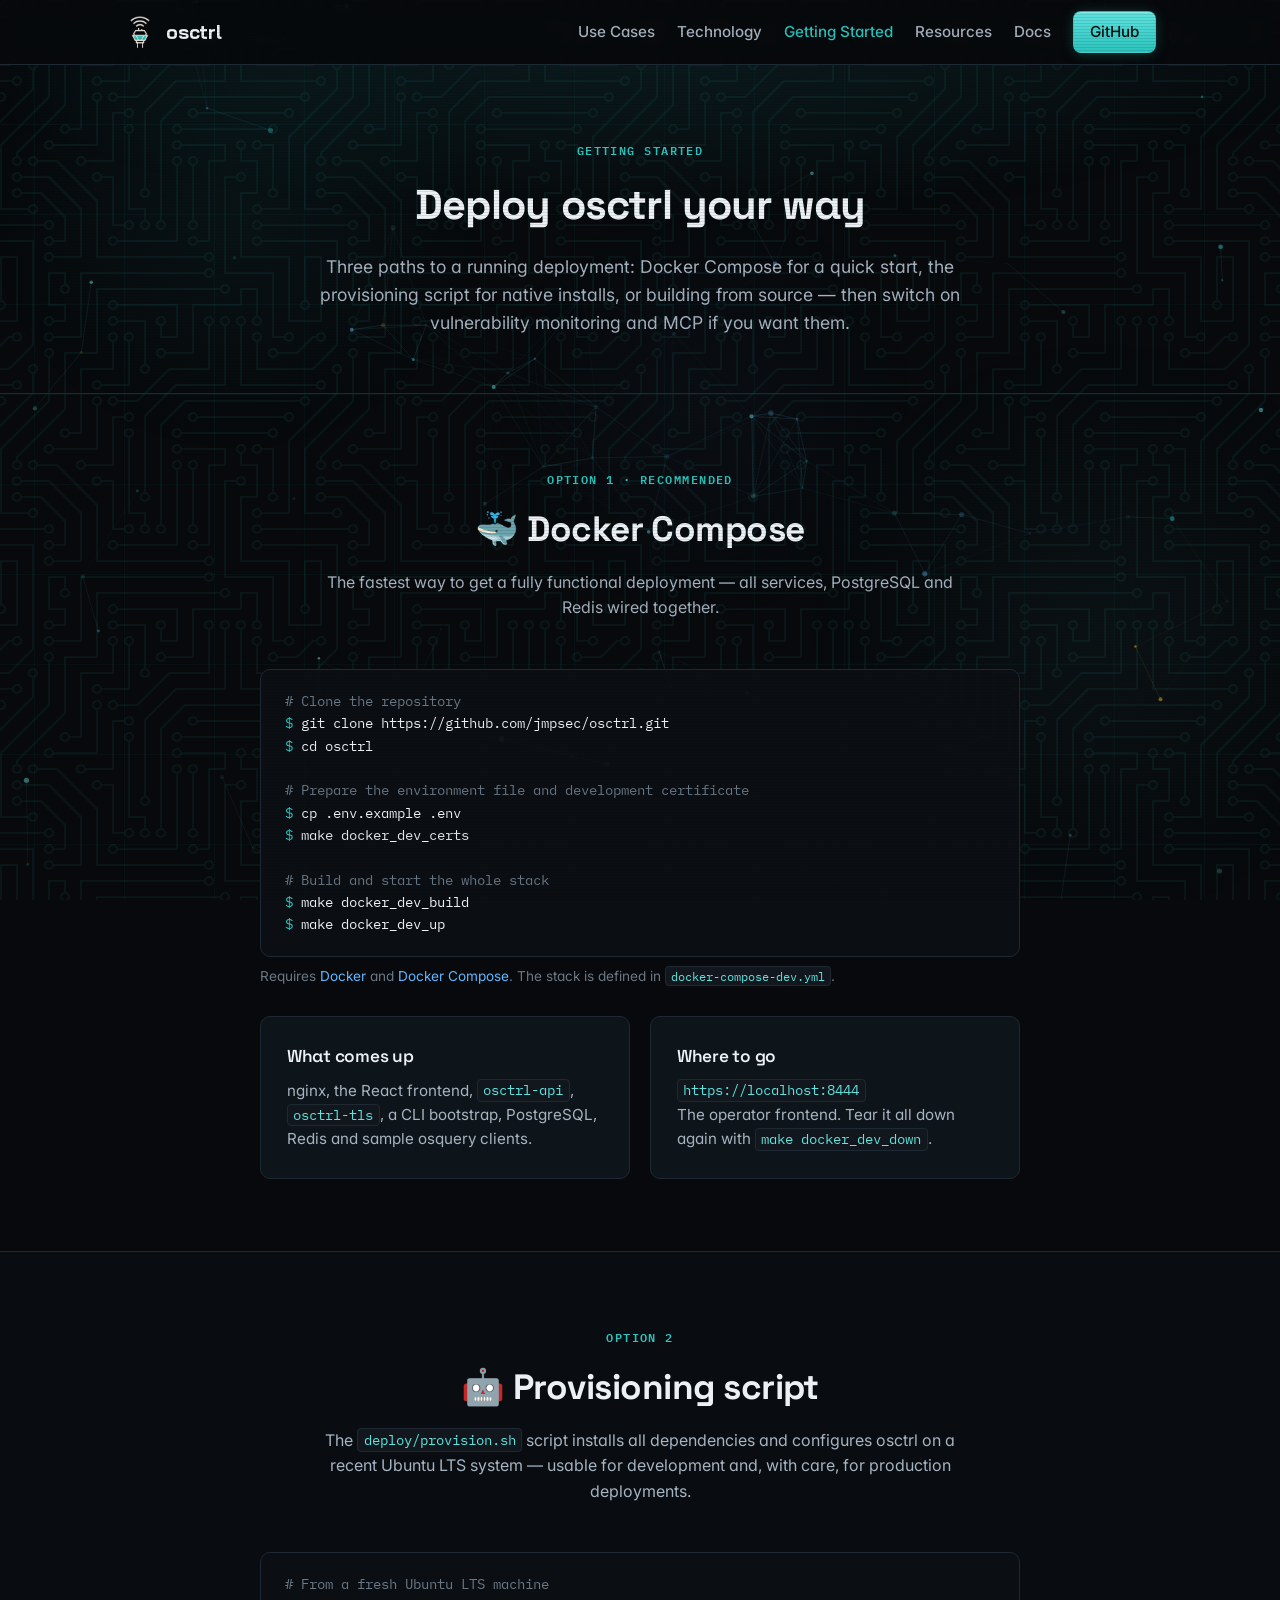
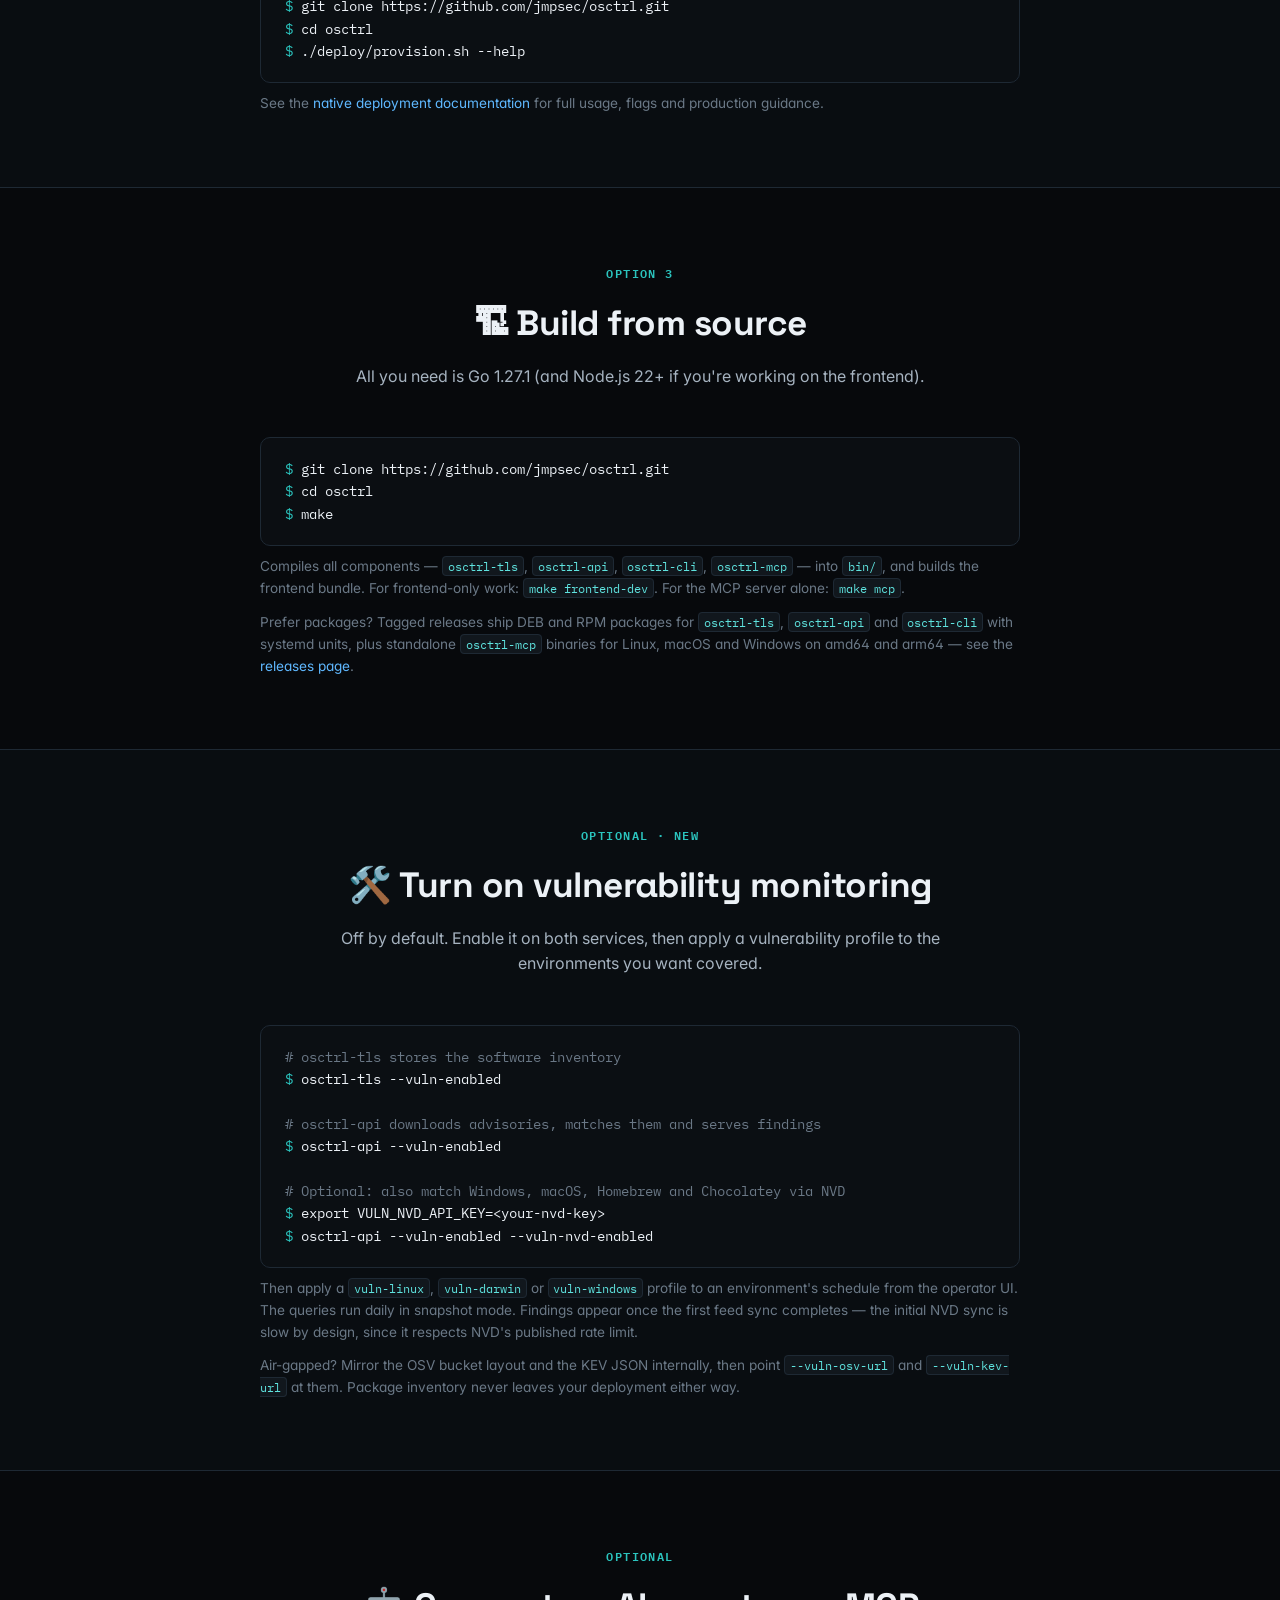
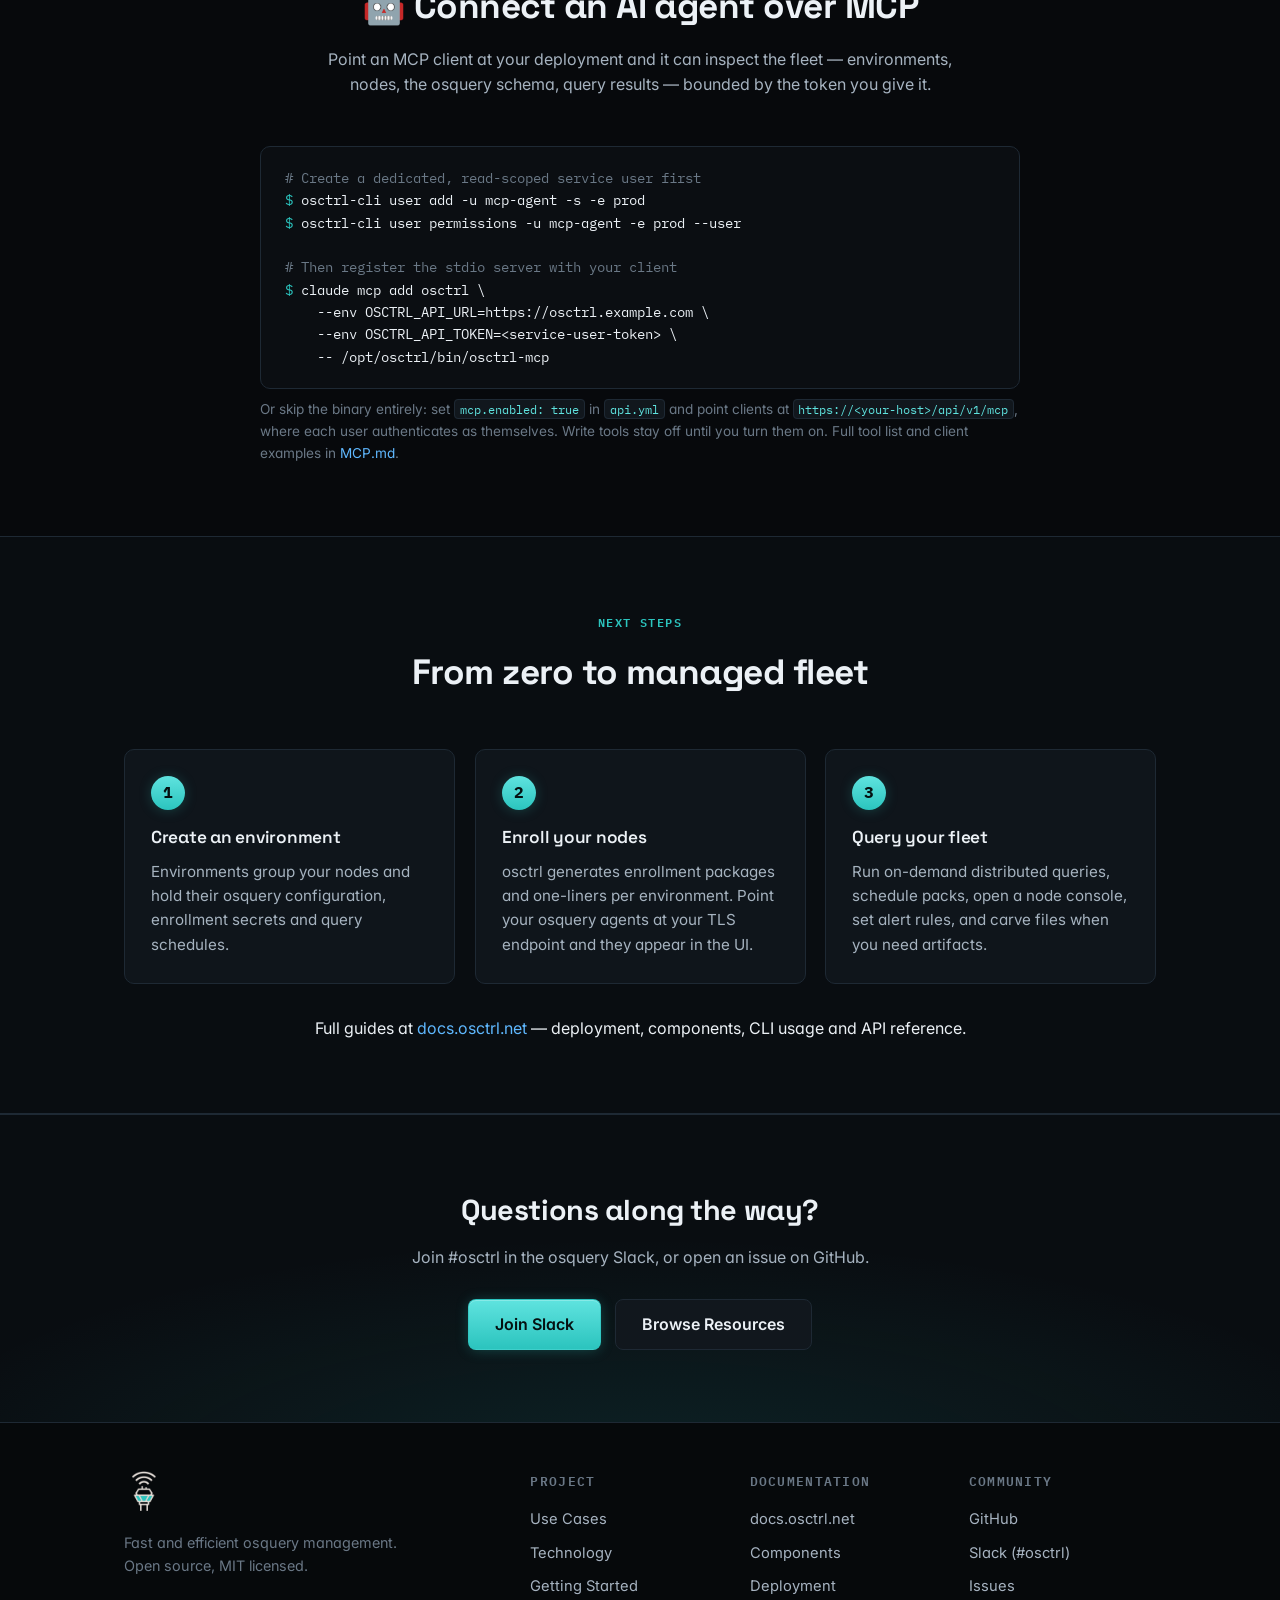
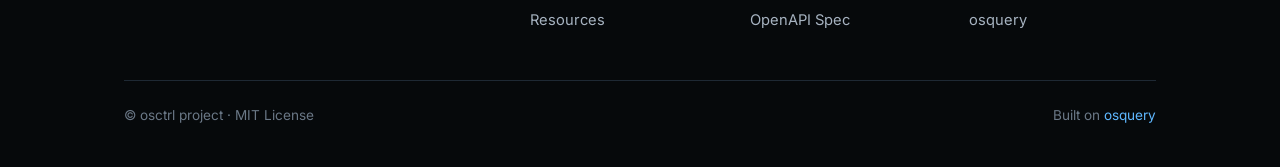
==== commit f03ffde6: "Vulnerability monitoring" ====
--- a/web/getting-started.html
+++ b/web/getting-started.html
@@ -49,7 +49,7 @@
     <p>
       Three paths to a running deployment: Docker Compose for a quick start,
       the provisioning script for native installs, or building from source —
-      then connect an AI agent over MCP if you want one.
+      then switch on vulnerability monitoring and MCP if you want them.
     </p>
   </div>
 </header>
@@ -145,6 +145,41 @@
 <section class="alt">
   <div class="wrap">
     <div class="section-head">
+      <span class="eyebrow">Optional · New</span>
+      <h2>🛠️ Turn on vulnerability monitoring</h2>
+      <p>
+        Off by default. Enable it on both services, then apply a vulnerability profile
+        to the environments you want covered.
+      </p>
+    </div>
+    <div style="max-width: 760px; margin: 0 auto;">
+<pre class="code"><span class="c"># osctrl-tls stores the software inventory</span>
+<span class="p">$</span> osctrl-tls --vuln-enabled
+
+<span class="c"># osctrl-api downloads advisories, matches them and serves findings</span>
+<span class="p">$</span> osctrl-api --vuln-enabled
+
+<span class="c"># Optional: also match Windows, macOS, Homebrew and Chocolatey via NVD</span>
+<span class="p">$</span> export VULN_NVD_API_KEY=&lt;your-nvd-key&gt;
+<span class="p">$</span> osctrl-api --vuln-enabled --vuln-nvd-enabled</pre>
+      <p class="code-caption">
+        Then apply a <code class="inline">vuln-linux</code>, <code class="inline">vuln-darwin</code> or
+        <code class="inline">vuln-windows</code> profile to an environment's schedule from the operator UI.
+        The queries run daily in snapshot mode. Findings appear once the first feed sync completes —
+        the initial NVD sync is slow by design, since it respects NVD's published rate limit.
+      </p>
+      <p class="code-caption" style="margin-top: 12px;">
+        Air-gapped? Mirror the OSV bucket layout and the KEV JSON internally, then point
+        <code class="inline">--vuln-osv-url</code> and <code class="inline">--vuln-kev-url</code> at them.
+        Package inventory never leaves your deployment either way.
+      </p>
+    </div>
+  </div>
+</section>
+
+<section>
+  <div class="wrap">
+    <div class="section-head">
       <span class="eyebrow">Optional</span>
       <h2>🤖 Connect an AI agent over MCP</h2>
       <p>
@@ -174,7 +209,7 @@
   </div>
 </section>
 
-<section>
+<section class="alt">
   <div class="wrap">
     <div class="section-head">
       <span class="eyebrow">Next steps</span>
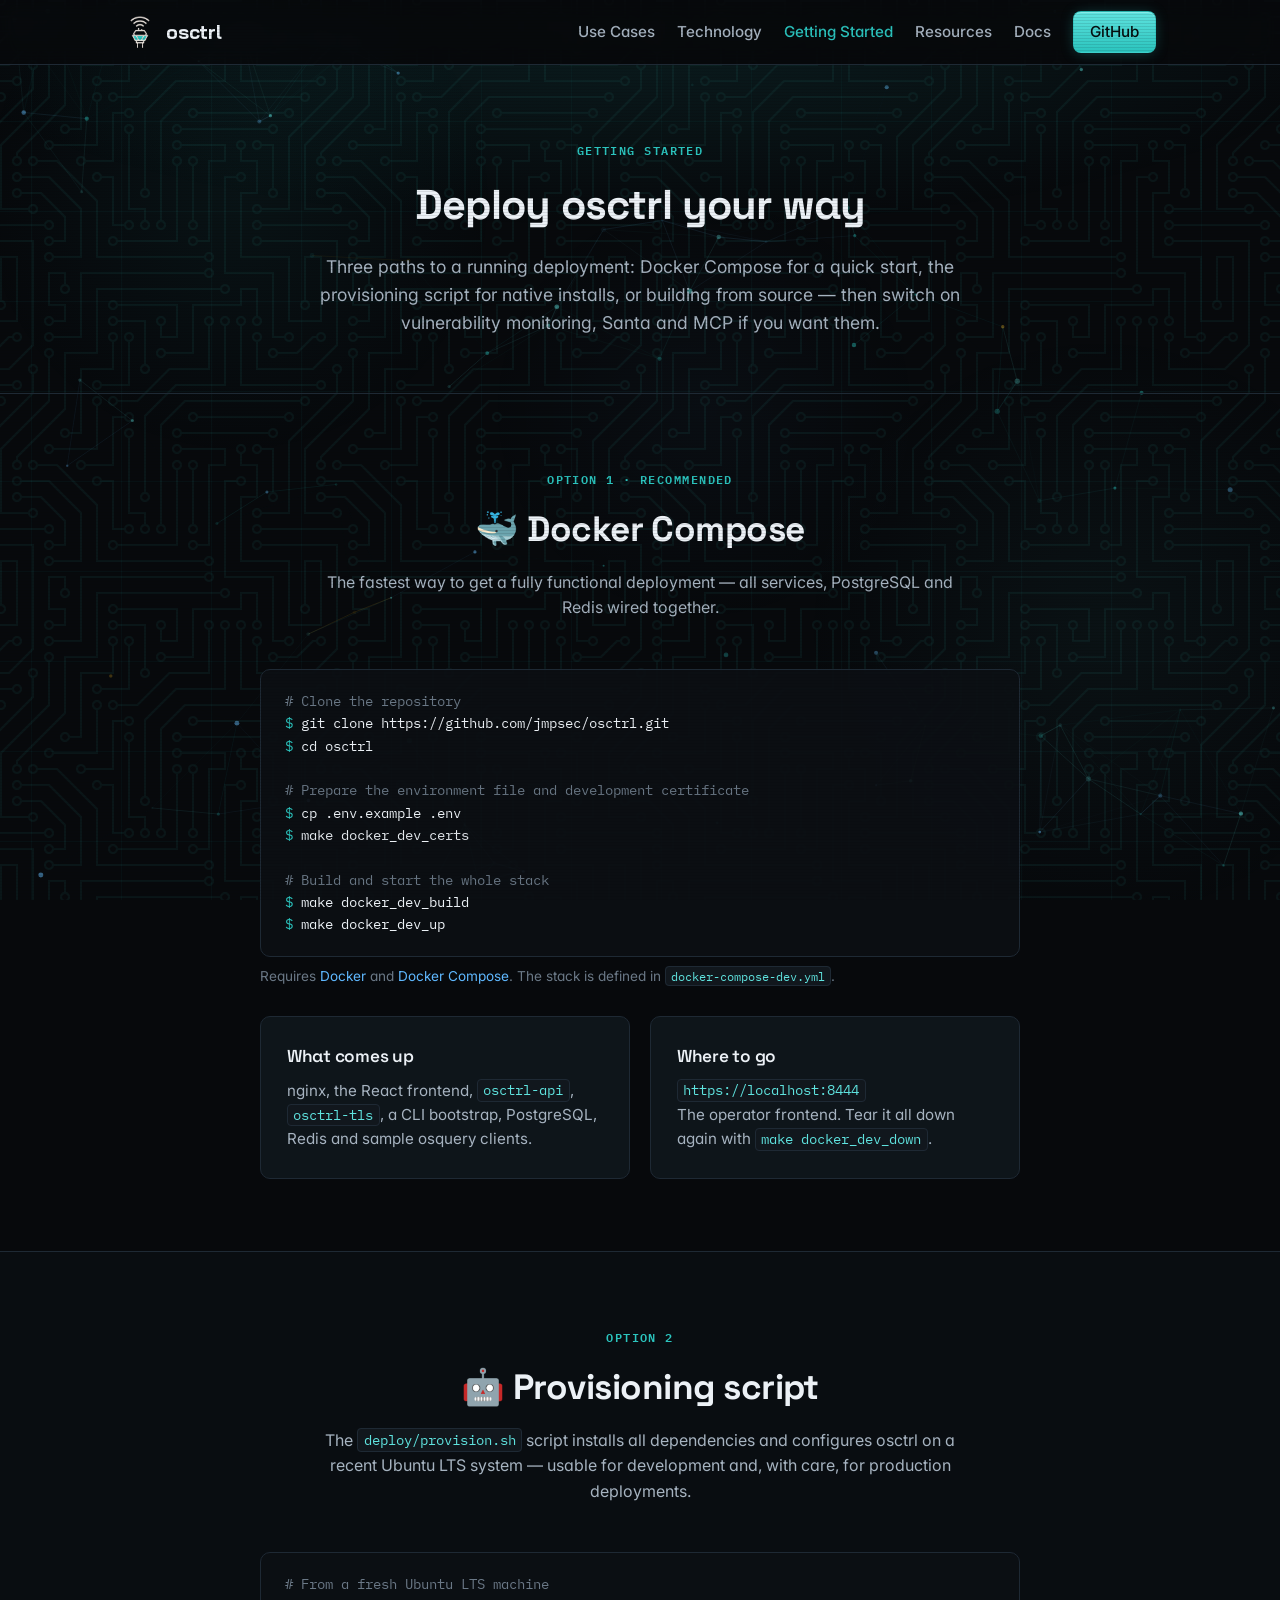
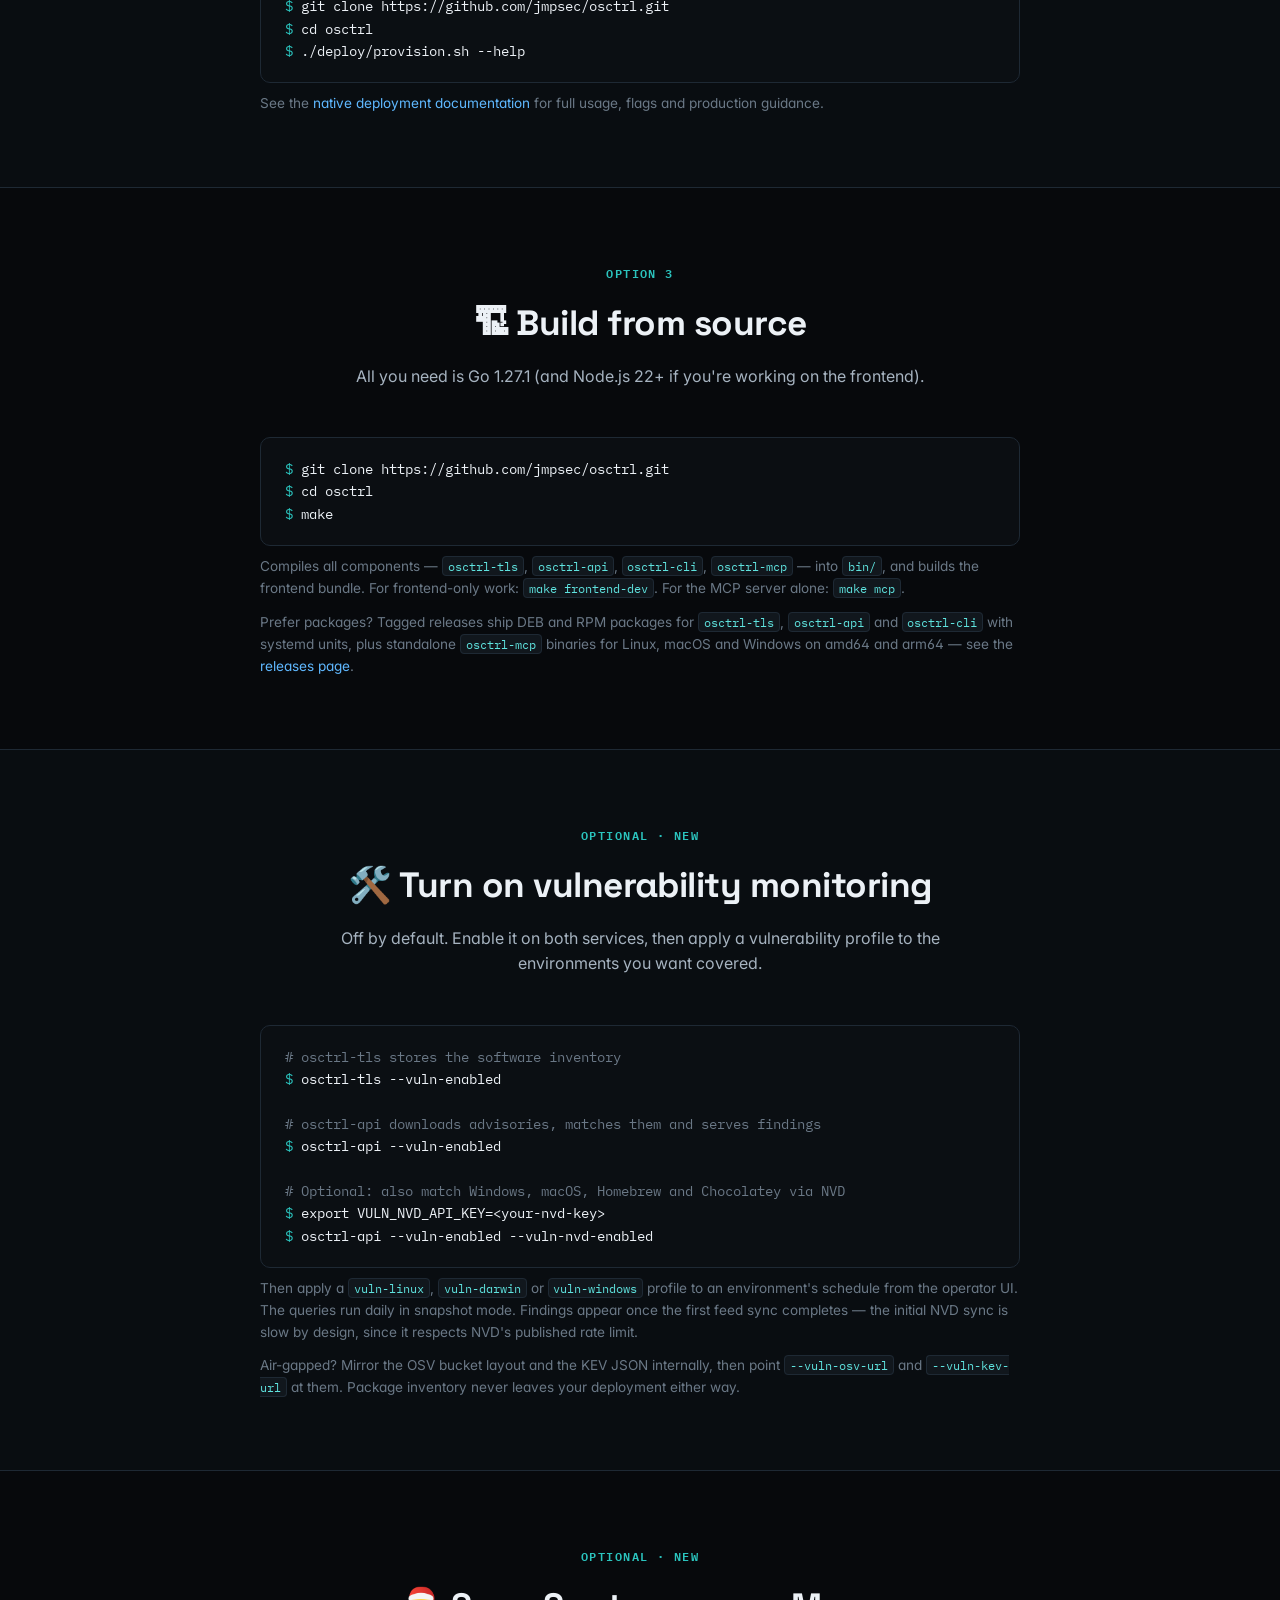
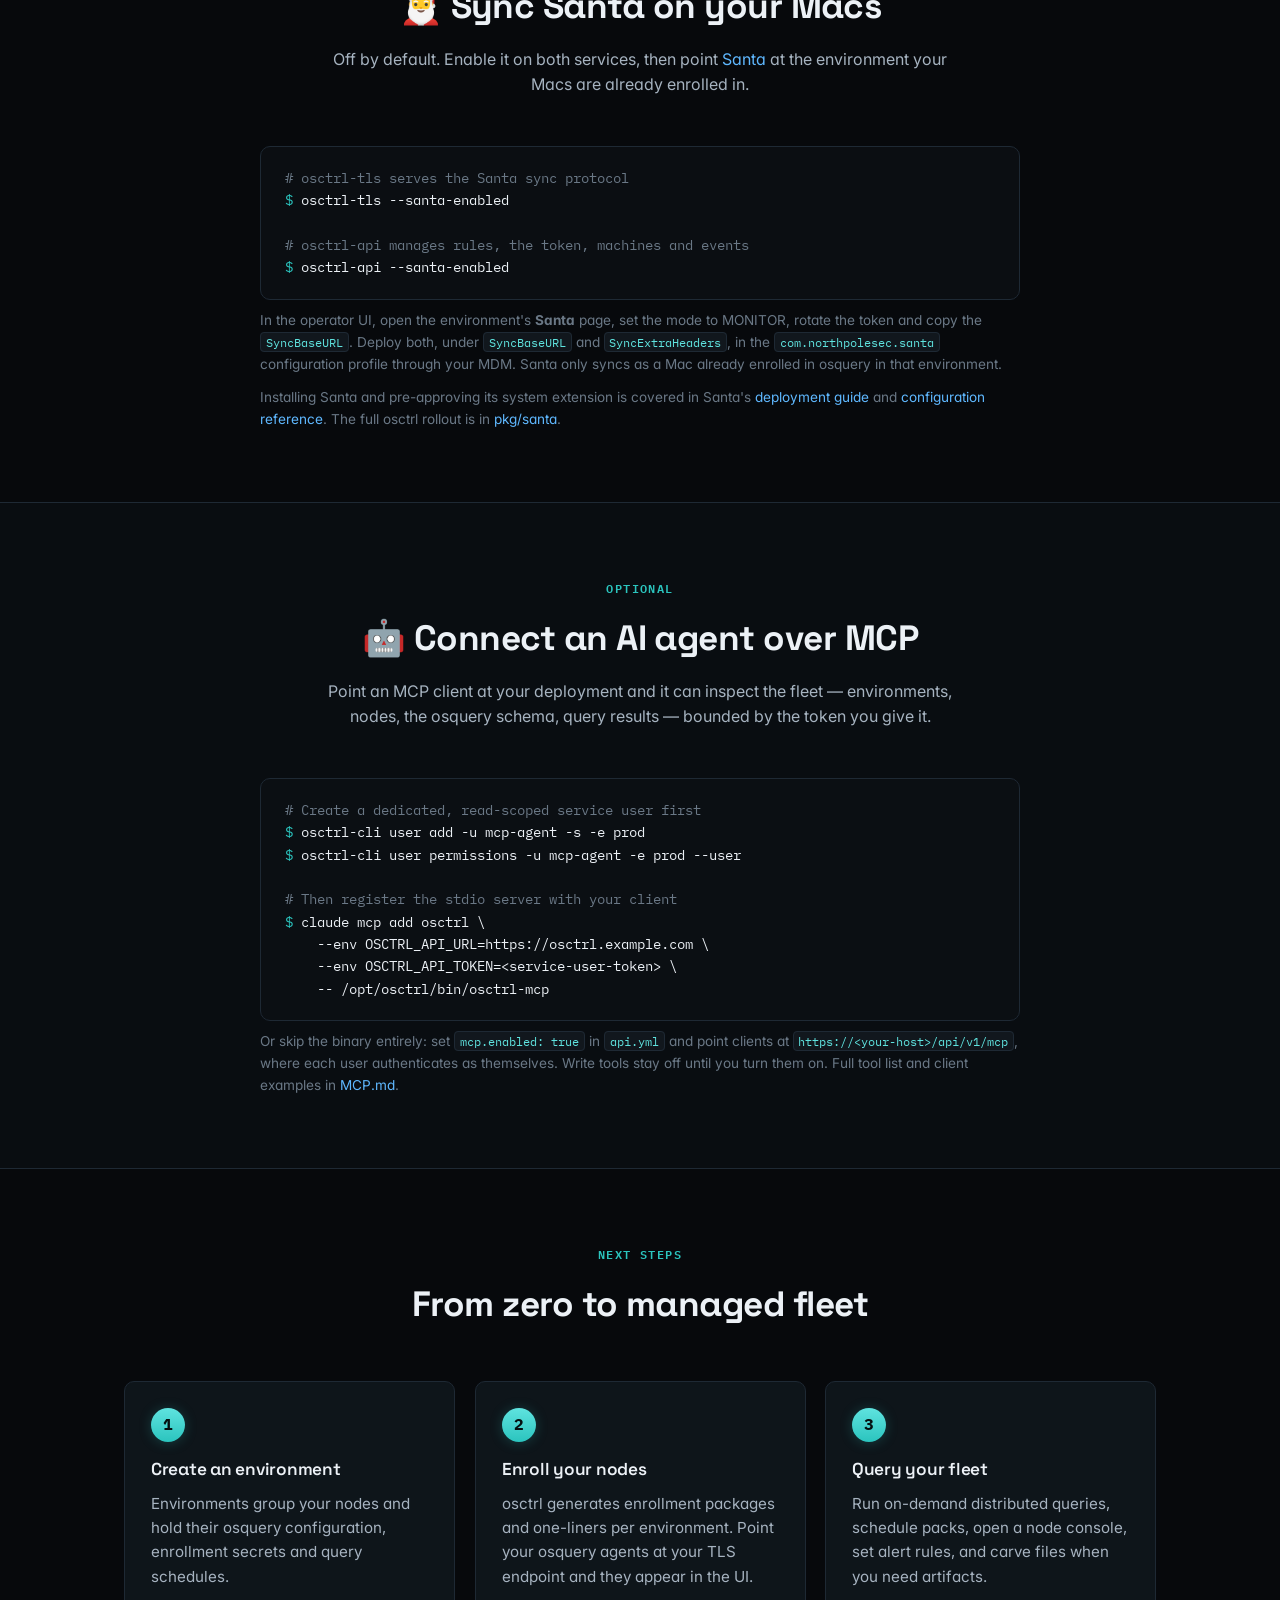
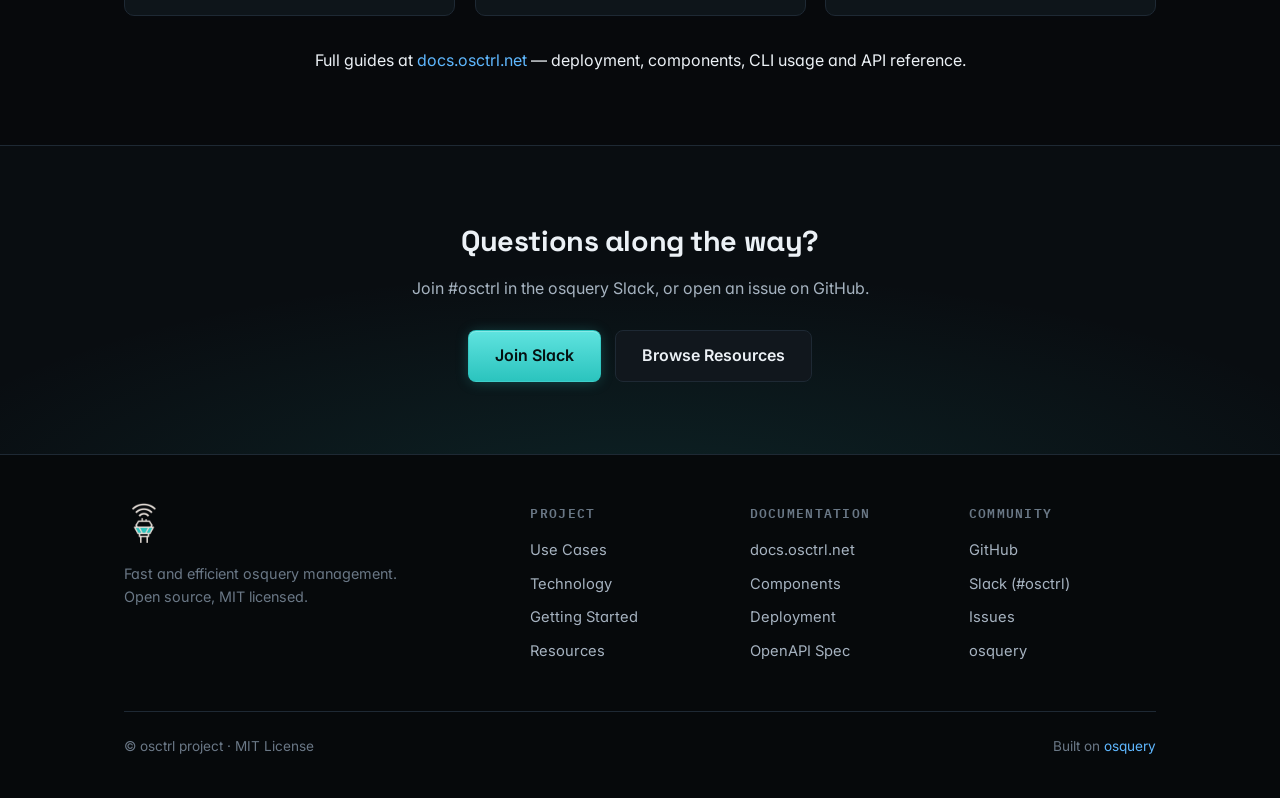
==== commit c2e07c27: "Updating site with Santa" ====
--- a/web/getting-started.html
+++ b/web/getting-started.html
@@ -49,7 +49,7 @@
     <p>
       Three paths to a running deployment: Docker Compose for a quick start,
       the provisioning script for native installs, or building from source —
-      then switch on vulnerability monitoring and MCP if you want them.
+      then switch on vulnerability monitoring, Santa and MCP if you want them.
     </p>
   </div>
 </header>
@@ -180,6 +180,41 @@
 <section>
   <div class="wrap">
     <div class="section-head">
+      <span class="eyebrow">Optional · New</span>
+      <h2>🎅 Sync Santa on your Macs</h2>
+      <p>
+        Off by default. Enable it on both services, then point
+        <a href="https://northpole.dev" target="_blank" rel="noopener">Santa</a> at the
+        environment your Macs are already enrolled in.
+      </p>
+    </div>
+    <div style="max-width: 760px; margin: 0 auto;">
+<pre class="code"><span class="c"># osctrl-tls serves the Santa sync protocol</span>
+<span class="p">$</span> osctrl-tls --santa-enabled
+
+<span class="c"># osctrl-api manages rules, the token, machines and events</span>
+<span class="p">$</span> osctrl-api --santa-enabled</pre>
+      <p class="code-caption">
+        In the operator UI, open the environment's <strong>Santa</strong> page, set the mode to
+        MONITOR, rotate the token and copy the <code class="inline">SyncBaseURL</code>. Deploy both,
+        under <code class="inline">SyncBaseURL</code> and <code class="inline">SyncExtraHeaders</code>, in the
+        <code class="inline">com.northpolesec.santa</code> configuration profile through your MDM.
+        Santa only syncs as a Mac already enrolled in osquery in that environment.
+      </p>
+      <p class="code-caption" style="margin-top: 12px;">
+        Installing Santa and pre-approving its system extension is covered in Santa's
+        <a href="https://northpole.dev/deployment/" target="_blank" rel="noopener">deployment guide</a>
+        and <a href="https://northpole.dev/configuration/" target="_blank" rel="noopener">configuration reference</a>.
+        The full osctrl rollout is in
+        <a href="https://github.com/jmpsec/osctrl/blob/develop/pkg/santa/README.md" target="_blank" rel="noopener">pkg/santa</a>.
+      </p>
+    </div>
+  </div>
+</section>
+
+<section class="alt">
+  <div class="wrap">
+    <div class="section-head">
       <span class="eyebrow">Optional</span>
       <h2>🤖 Connect an AI agent over MCP</h2>
       <p>
@@ -209,7 +244,7 @@
   </div>
 </section>
 
-<section class="alt">
+<section>
   <div class="wrap">
     <div class="section-head">
       <span class="eyebrow">Next steps</span>
